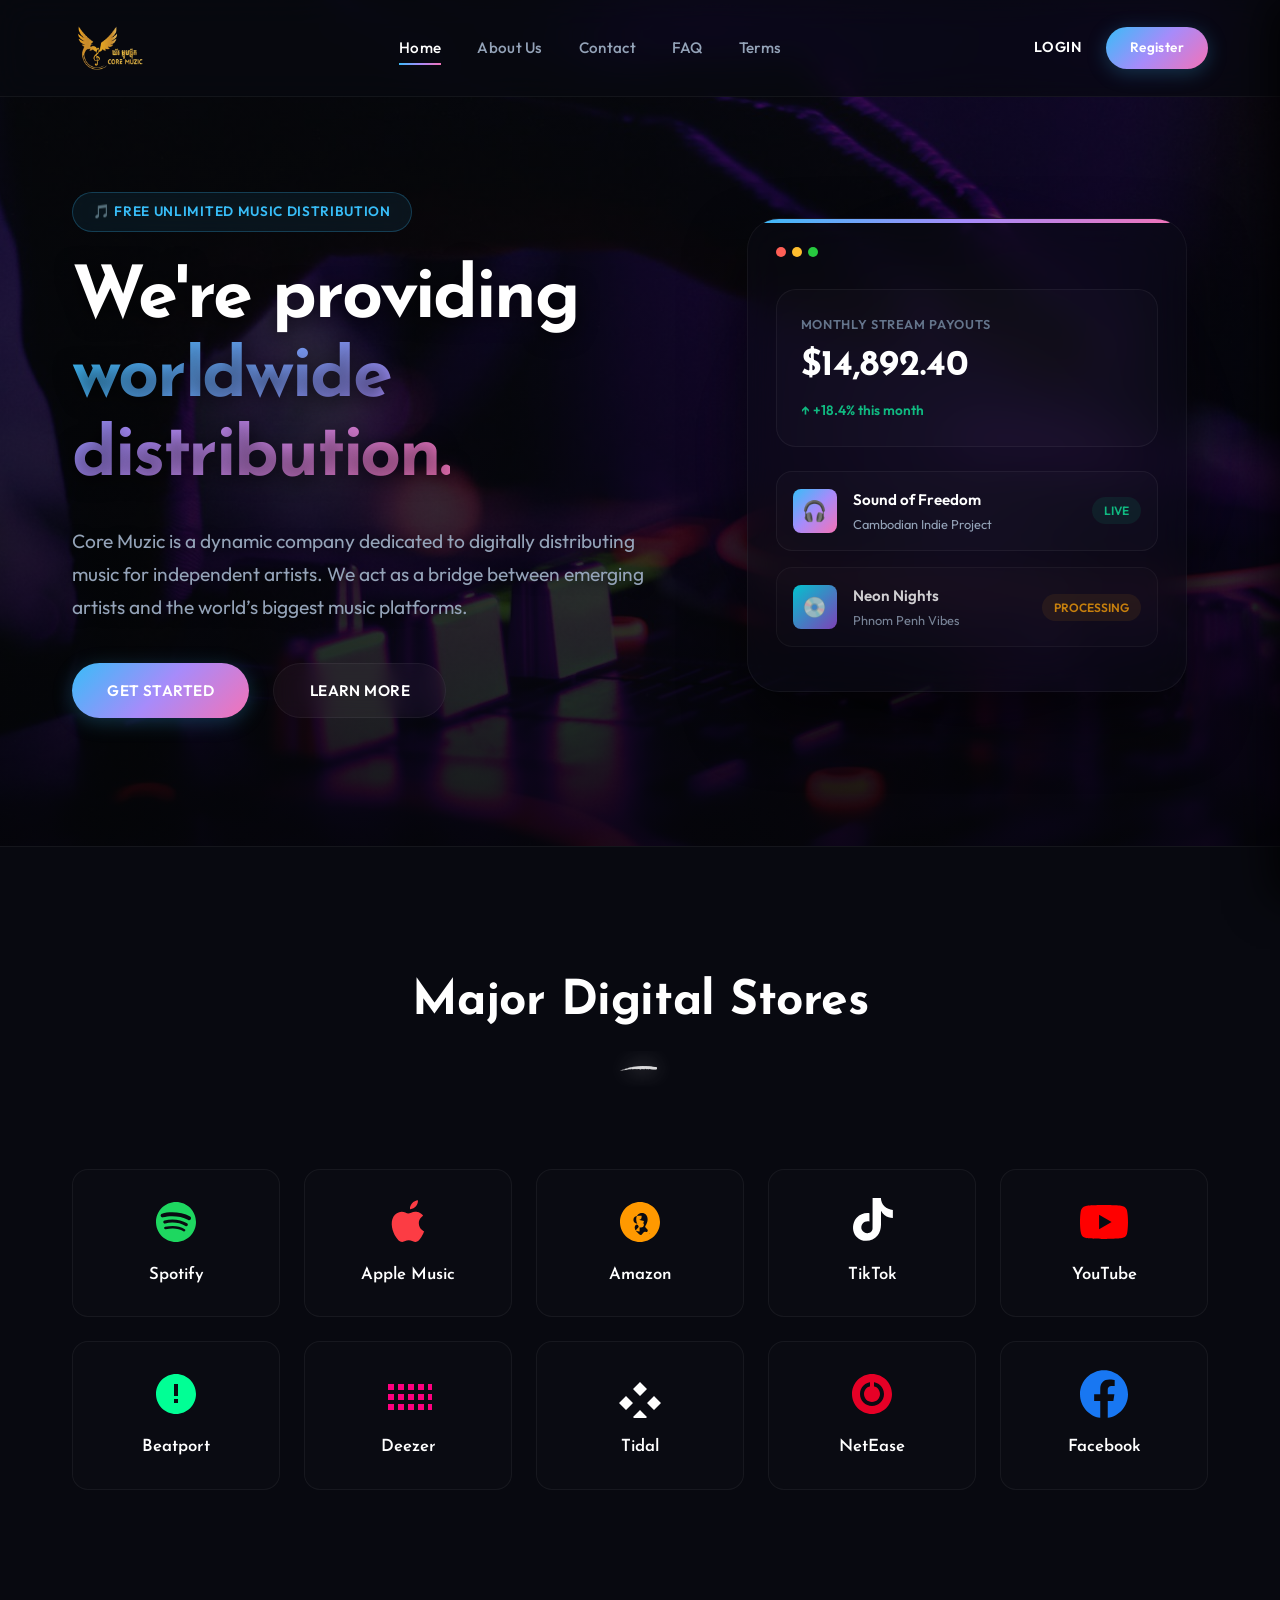
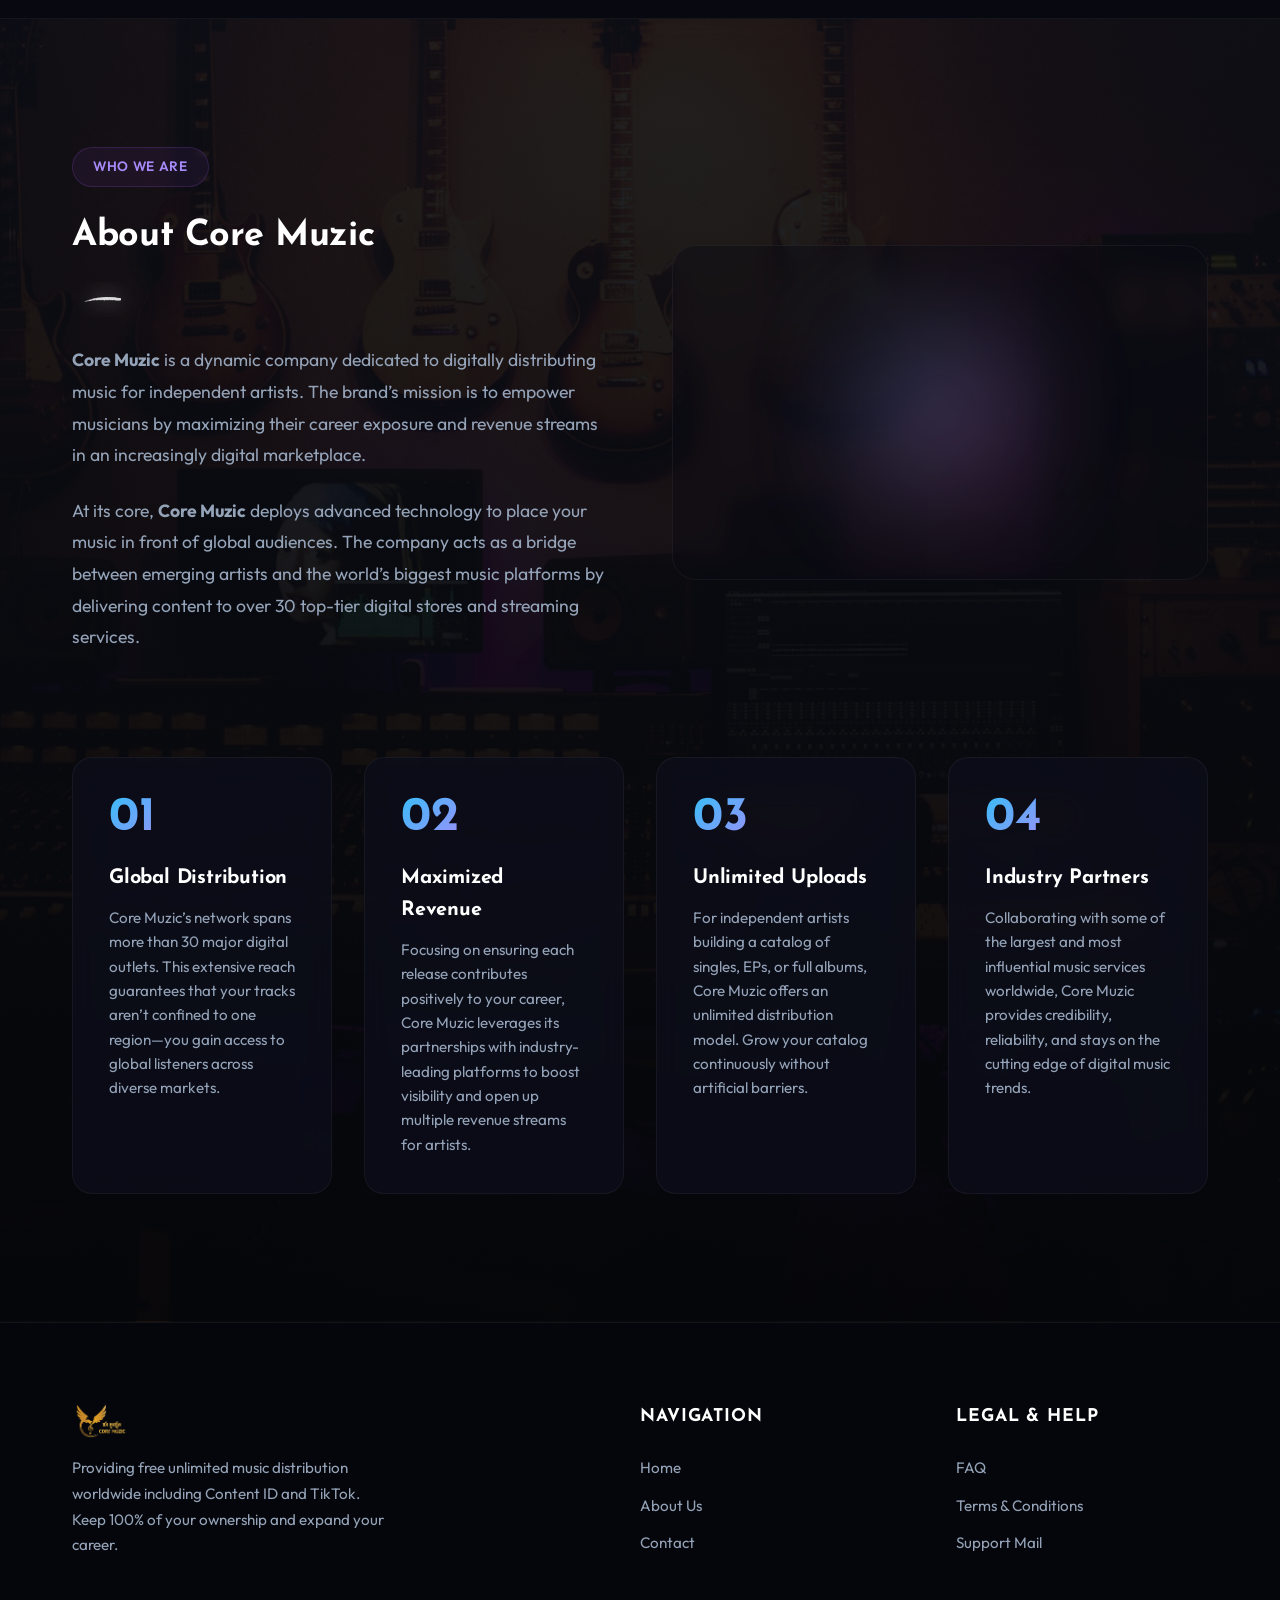
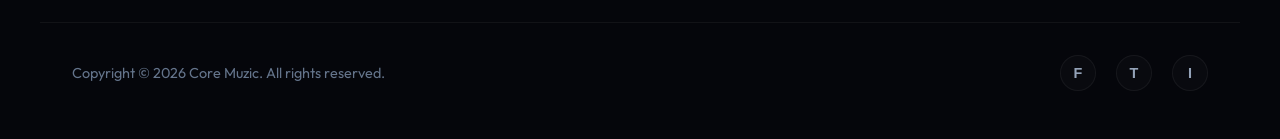
==== index.html @ f4fb5bc4 "Add auto-playing live video background to hero section (cdbaby style)" ====
<!DOCTYPE html>
<html lang="en">
<head>
  <meta charset="UTF-8">
  <meta name="viewport" content="width=device-width, initial-scale=1.0">
  
  <!-- Primary SEO -->
  <title>Core Muzic | Free Unlimited Music Distribution worldwide including Content ID and TikTok</title>
  <meta name="description" content="Core Muzic is a digital music distribution company dedicated to independent artists. Distribute your music to Spotify, Apple Music, TikTok, Amazon Music, and 30+ stores worldwide.">
  <meta name="keywords" content="music distribution, free music distribution, distribute music online, Spotify distribution, Apple Music distribution, independent artist, music aggregator, Core Muzic, upload music, Content ID, TikTok music distribution">
  
  <!-- OpenGraph -->
  <meta property="og:type" content="website">
  <meta property="og:title" content="Core Muzic | Free Unlimited Music Distribution">
  <meta property="og:description" content="Act as a bridge between emerging artists and the world’s biggest music platforms. Deliver to Spotify, Apple Music, TikTok, and more.">
  <meta property="og:url" content="https://coremuzic.com/">
  
  <!-- Stylesheets -->
  <link rel="icon" href="assets/favicon-32.png" sizes="32x32">
  <link rel="icon" href="assets/favicon-192.png" sizes="192x192">
  <link rel="apple-touch-icon" href="assets/favicon-192.png">
  <link rel="stylesheet" href="style.css">
</head>
<body>

  <!-- Aurora Background Orbs -->
  <div class="aurora-container">
    <div class="aurora-orb aurora-orb-1"></div>
    <div class="aurora-orb aurora-orb-2"></div>
    <div class="aurora-orb aurora-orb-3"></div>
  </div>

  <!-- Navbar -->
  <header class="navbar-header" id="header">
    <div class="container nav-container">
      <a href="index.html" class="logo">
        <img src="assets/logo.png" alt="Core Muzic Logo" class="logo-img">
      </a>
      
      <nav>
        <ul class="nav-menu">
          <li><a href="index.html" class="nav-link active">Home</a></li>
          <li><a href="aboutus.html" class="nav-link">About Us</a></li>
          <li><a href="contactus.html" class="nav-link">Contact</a></li>
          <li><a href="faq.html" class="nav-link">FAQ</a></li>
          <li><a href="terms.html" class="nav-link">Terms</a></li>
        </ul>
      </nav>

      <div class="nav-actions">
        <a href="https://dashboard.coremuzic.com" class="nav-login" target="_blank" rel="noopener noreferrer">Login</a>
        <a href="https://dashboard.coremuzic.com" class="btn btn-primary" target="_blank" rel="noopener noreferrer">Register</a>
      </div>

      <button class="hamburger" id="hamburgerToggle" aria-label="Toggle Menu">
        <svg viewBox="0 0 24 24">
          <path d="M3 18h18v-2H3v2zm0-5h18v-2H3v2zm0-7v2h18V6H3z"/>
        </svg>
      </button>
    </div>
  </header>

  <!-- Mobile Nav Panel -->
  <div class="mobile-overlay" id="mobileOverlay"></div>
  <aside class="mobile-nav-panel" id="mobileNavPanel">
    <ul class="mobile-menu">
      <li><a href="index.html" class="mobile-link active">Home</a></li>
      <li><a href="aboutus.html" class="mobile-link">About Us</a></li>
      <li><a href="contactus.html" class="mobile-link">Contact</a></li>
      <li><a href="faq.html" class="mobile-link">FAQ</a></li>
      <li><a href="terms.html" class="mobile-link">Terms</a></li>
    </ul>
    <div class="mobile-actions">
      <a href="https://dashboard.coremuzic.com" class="btn btn-secondary mobile-login-btn" target="_blank">Login</a>
      <a href="https://dashboard.coremuzic.com" class="btn btn-primary mobile-signup-btn" target="_blank">Register</a>
    </div>
  </aside>

  <!-- Main Content -->
  <main>
    
    <!-- Hero Section -->
    <section class="hero" id="home">
      <video class="hero-bg-video" autoplay loop muted playsinline poster="assets/hero-bg.jpg">
        <source src="assets/hero-video.mp4" type="video/mp4">
      </video>
      <div class="container hero-grid">
        <div class="hero-content" data-animate="fade-up" class="is-visible">
          <div class="hero-badge">🎵 Free Unlimited Music Distribution</div>
          <h1>We're providing <br><span class="gradient-text">worldwide distribution.</span></h1>
          <p class="headline-sub">Core Muzic is a dynamic company dedicated to digitally distributing music for independent artists. We act as a bridge between emerging artists and the world’s biggest music platforms.</p>
          <div class="hero-cta-group">
            <a href="https://dashboard.coremuzic.com" class="btn btn-primary" target="_blank" rel="noopener">GET STARTED</a>
            <a href="aboutus.html" class="btn btn-secondary">LEARN MORE</a>
          </div>
        </div>
        
        <div class="hero-visual" data-animate="fade-up">
          <div class="hero-circle-glow"></div>
          <div class="hero-mockup">
            <div class="mockup-header">
              <span class="mockup-dot red"></span>
              <span class="mockup-dot yellow"></span>
              <span class="mockup-dot green"></span>
            </div>
            
            <div class="mockup-stats-card">
              <div class="stats-label">Monthly Stream Payouts</div>
              <div class="stats-value">$14,892.40</div>
              <div class="stats-trend">↑ +18.4% this month</div>
            </div>

            <div class="mockup-track">
              <div class="mockup-album-art">🎧</div>
              <div class="mockup-track-info">
                <p class="mockup-track-title">Sound of Freedom</p>
                <p class="mockup-track-artist">Cambodian Indie Project</p>
              </div>
              <span class="mockup-track-status">Live</span>
            </div>
            
            <div class="mockup-track" style="opacity: 0.8;">
              <div class="mockup-album-art" style="background: linear-gradient(135deg, #00f2fe 0%, #9b51e0 100%);">💿</div>
              <div class="mockup-track-info">
                <p class="mockup-track-title">Neon Nights</p>
                <p class="mockup-track-artist">Phnom Penh Vibes</p>
              </div>
              <span class="mockup-track-status pending">Processing</span>
            </div>
          </div>
        </div>
      </div>
    </section>

    <!-- Stores Section -->
    <section class="section-padding stores-section" id="stores">
      <div class="container">
        <div class="section-header text-center" data-animate="fade-up">
          <h2>Major Digital Stores</h2>
          <img class="header-divider" src="assets/swoosh.png" alt="divider">
        </div>

        <div class="stores-grid" data-animate="fade-up">
          <!-- Spotify -->
          <div class="store-card spotify">
            <div class="store-icon">
              <svg viewBox="0 0 24 24">
                <path d="M12 2C6.477 2 2 6.477 2 12s4.477 10 10 10 10-4.477 10-10S17.523 2 12 2zm4.586 14.424c-.18.295-.565.387-.86.207-2.377-1.454-5.37-1.783-8.892-.983-.336.075-.67-.138-.746-.474-.077-.336.138-.67.475-.746 3.855-.88 7.15-.494 9.816 1.137.295.18.387.565.207.86zm1.224-2.723c-.226.367-.707.487-1.074.26-2.72-1.672-6.87-2.157-10.075-1.182-.413.125-.847-.107-.972-.52-.125-.413.107-.847.52-.972 3.666-1.112 8.24-.57 11.34 1.34.367.227.487.708.26 1.075zm.106-2.836C14.493 8.847 8.823 8.66 5.536 9.657c-.506.153-1.04-.135-1.194-.64-.153-.507.135-1.04.64-1.193 3.77-1.143 10.016-.927 14.064 1.48.455.27.603.855.33 1.31-.27.457-.854.605-1.31.332z"/>
              </svg>
            </div>
            <span class="store-name">Spotify</span>
          </div>

          <!-- Apple Music -->
          <div class="store-card apple">
            <div class="store-icon">
              <svg viewBox="0 0 24 24">
                <path d="M18.71 19.5c-.83 1.24-1.71 2.45-3.05 2.47-1.34.03-1.77-.79-3.29-.79-1.53 0-2 .77-3.27.82-1.31.05-2.3-1.32-3.14-2.53C4.25 17 2.94 12.45 4.7 9.39c.87-1.52 2.43-2.48 4.12-2.51 1.28-.02 2.5.87 3.29.87.78 0 2.26-1.07 3.81-.91.65.03 2.47.26 3.64 1.98-.09.06-2.17 1.28-2.15 3.81.03 3.02 2.65 4.03 2.68 4.04-.03.07-.42 1.44-1.38 2.83M15.97 4.17c.66-.81 1.11-1.93.99-3.06-1 .04-2.2.67-2.92 1.49-.63.73-1.18 1.87-1.03 2.97 1.12.09 2.26-.57 2.96-1.4"/>
              </svg>
            </div>
            <span class="store-name">Apple Music</span>
          </div>

          <!-- Amazon Music -->
          <div class="store-card amazon">
            <div class="store-icon">
              <svg viewBox="0 0 24 24">
                <path d="M12 2C6.48 2 2 6.48 2 12s4.48 10 10 10 10-4.48 10-10S17.52 2 12 2zm-.2 14.8c-1.33 0-2.45-.63-2.45-1.92 0-1.6 1.38-2.15 3.32-2.15h1.28v.53c0 .94-.48 1.54-1.56 1.54h-.59zm2.15-5.32c0 .96-.53 1.44-1.67 1.44H11.1c-1.44 0-2.4-.73-2.4-1.93 0-1.34 1.11-2.07 2.76-2.07h1.34v.53c0 .87-.5 1.43-1.5 1.43zm3.17 6.07c-.12.18-.32.22-.52.12-.4-.2-1.35-.7-2-.76-.45-.04-.67.14-.85.34l-.84.95c-.32.36-.78.43-1.13.1-.38-.34-.96-.92-1.45-1.4-.42-.42-.36-.92-.02-1.28l.84-.9c.2-.2.27-.47.1-.73-.55-.8-1.15-2.08-1.15-3.3 0-1.8 1.15-3.14 2.87-3.14 1.7 0 2.85 1.34 2.85 3.14 0 1.22-.6 2.5-1.15 3.3-.17.26-.1.53.1.73l.84.9c.34.36.4.86-.02 1.28-.48.48-1.07 1.06-1.45 1.4z"/>
              </svg>
            </div>
            <span class="store-name">Amazon</span>
          </div>

          <!-- TikTok -->
          <div class="store-card tiktok">
            <div class="store-icon">
              <svg viewBox="0 0 24 24">
                <path d="M12.53.02C13.84 0 15.14.01 16.44 0c.08 1.53.63 3.09 1.75 4.17 1.12 1.11 2.7 1.62 4.24 1.79v4.03c-1.44-.07-2.89-.52-4.06-1.39-.77-.57-1.39-1.34-1.88-2.18V13.5c-.02 1.88-.53 3.8-1.72 5.25-1.42 1.75-3.8 2.79-6.06 2.65-2.48-.13-4.88-1.74-5.74-4.08-.94-2.52-.39-5.59 1.48-7.58 1.59-1.69 4.03-2.52 6.27-2.17v4.19c-1.2-.27-2.57.06-3.37.99-.78.9-.91 2.27-.37 3.28.53.98 1.67 1.62 2.77 1.57 1.31.02 2.5-1.04 2.52-2.35.03-2.92.01-5.84.02-8.77.01-2.16 0-4.32.01-6.48z"/>
              </svg>
            </div>
            <span class="store-name">TikTok</span>
          </div>

          <!-- YouTube Music -->
          <div class="store-card youtube">
            <div class="store-icon">
              <svg viewBox="0 0 24 24">
                <path d="M23.498 6.163c-.272-1.016-1.074-1.819-2.09-2.09C19.57 3.5 12 3.5 12 3.5s-7.57 0-9.408.573c-1.016.272-1.819 1.074-2.09 2.09C0 8.002 0 12 0 12s0 3.998.573 5.837c.272 1.016 1.074 1.819 2.09 2.09C4.43 20.5 12 20.5 12 20.5s7.57 0 9.408-.573c1.016-.272 1.819-1.074 2.09-2.09C24 15.998 24 12 24 12s0-3.998-.573-5.837zM9.545 15.568V8.432L15.818 12l-6.273 3.568z"/>
              </svg>
            </div>
            <span class="store-name">YouTube</span>
          </div>

          <!-- Beatport -->
          <div class="store-card beatport">
            <div class="store-icon">
              <svg viewBox="0 0 24 24">
                <path d="M12 2C6.477 2 2 6.477 2 12s4.477 10 10 10 10-4.477 10-10S17.523 2 12 2zm1 14.5h-2v-2h2v2zm0-3.5h-2V7h2v6z"/>
              </svg>
            </div>
            <span class="store-name">Beatport</span>
          </div>

          <!-- Deezer -->
          <div class="store-card deezer">
            <div class="store-icon">
              <svg viewBox="0 0 24 24">
                <path d="M2 17h3v3H2zm5 0h3v3H7zm5 0h3v3h-3zm5 0h3v3h-3zm5 0h3v3h-3zM2 12h3v3H2zm5 0h3v3H7zm5 0h3v3h-3zm5 0h3v3h-3zm5 0h3v3h-3zM2 7h3v3H2zm5 0h3v3H7zm5 0h3v3h-3zm5 0h3v3h-3zm5 0h3v3h-3z"/>
              </svg>
            </div>
            <span class="store-name">Deezer</span>
          </div>

          <!-- Tidal -->
          <div class="store-card tidal">
            <div class="store-icon">
              <svg viewBox="0 0 24 24">
                <path d="M12 6l-3.5 3.5L12 13l3.5-3.5L12 6zm-7 7l-3.5 3.5L5 20l3.5-3.5L5 13zm14 0l-3.5 3.5L19 20l3.5-3.5L19 13zm-7 7l-3.5 3.5L12 27l3.5-3.5L12 20z"/>
              </svg>
            </div>
            <span class="store-name">Tidal</span>
          </div>


          <!-- NetEase -->
          <div class="store-card netease">
            <div class="store-icon">
              <svg viewBox="0 0 24 24">
                <path d="M12 2C6.48 2 2 6.48 2 12s4.48 10 10 10 10-4.48 10-10S17.52 2 12 2zm0 16c-3.31 0-6-2.69-6-6s2.69-6 6-6 6 2.69 6 6-2.69 6-6 6zm0-10c-2.21 0-4 1.79-4 4s1.79 4 4 4 4-1.79 4-4-1.79-4-4-4zm1-2h-2v3h2V6z"/>
              </svg>
            </div>
            <span class="store-name">NetEase</span>
          </div>

          <!-- Facebook -->
          <div class="store-card facebook">
            <div class="store-icon">
              <svg viewBox="0 0 24 24">
                <path d="M24 12.073c0-6.627-5.373-12-12-12s-12 5.373-12 12c0 5.99 4.388 10.954 10.125 11.854v-8.385H7.078v-3.47h3.047V9.43c0-3.007 1.792-4.669 4.533-4.669 1.312 0 2.686.235 2.686.235v2.953H15.83c-1.491 0-1.956.925-1.956 1.874v2.25h3.328l-.532 3.47h-2.796v8.385C19.612 23.027 24 18.062 24 12.073z"/>
              </svg>
            </div>
            <span class="store-name">Facebook</span>
          </div>
        </div>
      </div>
    </section>

    <!-- About Us Section -->
    <section class="section-padding about-section" id="about">
      <div class="container">
        
        <div class="about-intro-grid">
          <div class="about-description" data-animate="fade-up">
            <div class="hero-badge" style="background: rgba(155, 81, 224, 0.08); border-color: rgba(155, 81, 224, 0.2); color: var(--accent-purple);">Who We Are</div>
            <h3>About Core Muzic</h3>
            <img class="header-divider" src="assets/swoosh.png" alt="divider" style="margin: 1rem 0 1.5rem 0;">
            <p><strong>Core Muzic</strong> is a dynamic company dedicated to digitally distributing music for independent artists. The brand’s mission is to empower musicians by maximizing their career exposure and revenue streams in an increasingly digital marketplace.</p>
            <p>At its core, <strong>Core Muzic</strong> deploys advanced technology to place your music in front of global audiences. The company acts as a bridge between emerging artists and the world’s biggest music platforms by delivering content to over 30 top-tier digital stores and streaming services.</p>
          </div>
          
          <div class="about-media-box" data-animate="fade-up">
            <div class="wave-animation">
              <div class="wave-bar" style="animation-delay: 0.1s;"></div>
              <div class="wave-bar" style="animation-delay: 0.3s;"></div>
              <div class="wave-bar" style="animation-delay: 0.5s;"></div>
              <div class="wave-bar" style="animation-delay: 0.2s;"></div>
              <div class="wave-bar" style="animation-delay: 0.4s;"></div>
              <div class="wave-bar" style="animation-delay: 0.6s;"></div>
            </div>
          </div>
        </div>

        <div class="pillars-grid" data-animate="fade-up">
          <div class="pillar-card">
            <div class="pillar-number">01</div>
            <h4>Global Distribution</h4>
            <p>Core Muzic’s network spans more than 30 major digital outlets. This extensive reach guarantees that your tracks aren’t confined to one region—you gain access to global listeners across diverse markets.</p>
          </div>

          <div class="pillar-card">
            <div class="pillar-number">02</div>
            <h4>Maximized Revenue</h4>
            <p>Focusing on ensuring each release contributes positively to your career, Core Muzic leverages its partnerships with industry-leading platforms to boost visibility and open up multiple revenue streams for artists.</p>
          </div>

          <div class="pillar-card">
            <div class="pillar-number">03</div>
            <h4>Unlimited Uploads</h4>
            <p>For independent artists building a catalog of singles, EPs, or full albums, Core Muzic offers an unlimited distribution model. Grow your catalog continuously without artificial barriers.</p>
          </div>

          <div class="pillar-card">
            <div class="pillar-number">04</div>
            <h4>Industry Partners</h4>
            <p>Collaborating with some of the largest and most influential music services worldwide, Core Muzic provides credibility, reliability, and stays on the cutting edge of digital music trends.</p>
          </div>
        </div>

      </div>
    </section>

  </main>

  <!-- Footer -->
  <footer id="footer">
    <div class="container footer-grid">
      <div class="footer-brand">
        <a href="index.html" class="logo">
          <img src="assets/logo.png" alt="Core Muzic Logo" class="logo-img" style="max-height: 36px;">
        </a>
        <p>Providing free unlimited music distribution worldwide including Content ID and TikTok. Keep 100% of your ownership and expand your career.</p>
      </div>

      <div class="footer-col">
        <h4>Navigation</h4>
        <ul class="footer-links">
          <li><a href="index.html">Home</a></li>
          <li><a href="aboutus.html">About Us</a></li>
          <li><a href="contactus.html">Contact</a></li>
        </ul>
      </div>

      <div class="footer-col">
        <h4>Legal & Help</h4>
        <ul class="footer-links">
          <li><a href="faq.html">FAQ</a></li>
          <li><a href="terms.html">Terms & Conditions</a></li>
          <li><a href="mailto:support@coremuzic.com">Support Mail</a></li>
        </ul>
      </div>
    </div>

    <div class="container footer-bottom">
      <p>Copyright &copy; 2026 Core Muzic. All rights reserved.</p>
      <div class="footer-socials">
        <a href="#" aria-label="Facebook"><span style="font-family: sans-serif; font-weight: bold;">F</span></a>
        <a href="#" aria-label="Twitter"><span style="font-family: sans-serif; font-weight: bold;">T</span></a>
        <a href="#" aria-label="Instagram"><span style="font-family: sans-serif; font-weight: bold;">I</span></a>
      </div>
    </div>
  </footer>

  <script src="app.js"></script>
</body>
</html>
---- style.css ----
@import url('https://fonts.googleapis.com/css2?family=Josefin+Sans:ital,wght@0,300;0,400;0,600;0,700;1,400&family=Outfit:wght@300;400;500;600;700&display=swap');

:root {
  /* Fonts */
  --font-display: 'Josefin Sans', sans-serif;
  --font-sans: 'Outfit', sans-serif;

  /* Color Palette - Refined Luminous Purple & Rose-Indigo */
  --bg-primary: #030407;
  --bg-secondary: #080910;
  --bg-card: rgba(12, 14, 26, 0.75);
  --bg-glass: rgba(8, 9, 16, 0.8);
  --border-glass: rgba(255, 255, 255, 0.05);

  --accent-cyan: #38bdf8; /* Luminous Sky Blue */
  --accent-purple: #a78bfa; /* Luminous Purple */
  --accent-rose: #f472b6; /* Luminous Pink */
  --accent-gradient: linear-gradient(135deg, #38bdf8 0%, #a78bfa 50%, #f472b6 100%);
  --accent-gradient-hover: linear-gradient(135deg, #f472b6 0%, #a78bfa 50%, #38bdf8 100%);
  --accent-glow: rgba(56, 189, 248, 0.25);

  --text-primary: #ffffff;
  --text-secondary: #94a3b8;
  --text-muted: #64748b;
  
  --transition-smooth: all 0.4s cubic-bezier(0.16, 1, 0.3, 1);
  --transition-fast: all 0.2s ease;
  --max-width: 1200px;
}

/* Base resets */
* {
  box-sizing: border-box;
  margin: 0;
  padding: 0;
}

html {
  scroll-behavior: smooth;
  font-size: 16px;
  background-color: var(--bg-primary);
}

body {
  background-color: var(--bg-primary);
  color: var(--text-primary);
  font-family: var(--font-sans);
  line-height: 1.6;
  overflow-x: hidden;
  -webkit-font-smoothing: antialiased;
  position: relative;
}

/* Aurora Backdrop Orbs */
.aurora-container {
  display: none;
}

.aurora-orb {
  position: absolute;
  filter: blur(140px);
  opacity: 0.25;
  border-radius: 50%;
  mix-blend-mode: screen;
  animation: float-orb 20s infinite alternate ease-in-out;
}

.aurora-orb-1 {
  background: var(--accent-cyan);
  width: 45vw;
  height: 45vw;
  top: -10vw;
  right: -5vw;
}

.aurora-orb-2 {
  background: var(--accent-purple);
  width: 50vw;
  height: 50vw;
  bottom: 30%;
  left: -15vw;
  animation-duration: 25s;
  animation-delay: -5s;
}

.aurora-orb-3 {
  background: var(--accent-rose);
  width: 35vw;
  height: 35vw;
  bottom: -5vw;
  right: -5vw;
  animation-duration: 18s;
  animation-delay: -2s;
}

@keyframes float-orb {
  0% {
    transform: translate(0, 0) scale(1);
  }
  100% {
    transform: translate(5%, 8%) scale(1.1);
  }
}

/* Scrollbar Customization */
::-webkit-scrollbar {
  width: 8px;
}
::-webkit-scrollbar-track {
  background: var(--bg-primary);
}
::-webkit-scrollbar-thumb {
  background: #1b1e2f;
  border-radius: 10px;
}
::-webkit-scrollbar-thumb:hover {
  background: var(--accent-purple);
}

/* Typography */
h1, h2, h3, h4, h5, h6 {
  font-family: var(--font-display);
  font-weight: 700;
  color: var(--text-primary);
  letter-spacing: -0.01em;
}

p {
  color: var(--text-secondary);
}

a {
  color: inherit;
  text-decoration: none;
  transition: var(--transition-fast);
}

/* Layout Utilities */
.container {
  width: 100%;
  max-width: var(--max-width);
  margin: 0 auto;
  padding: 0 2rem;
}

.section-padding {
  padding: 8rem 0;
}

.gradient-text {
  background: var(--accent-gradient);
  -webkit-background-clip: text;
  -webkit-text-fill-color: transparent;
  background-clip: text;
}

.text-center {
  text-align: center;
}

/* Buttons */
.btn {
  display: inline-flex;
  align-items: center;
  justify-content: center;
  padding: 0.9rem 2.2rem;
  font-family: var(--font-sans);
  font-weight: 600;
  font-size: 0.95rem;
  border-radius: 50px;
  cursor: pointer;
  transition: var(--transition-smooth);
  border: none;
  outline: none;
  letter-spacing: 0.03em;
  position: relative;
  overflow: hidden;
}

.btn-primary {
  background: var(--accent-gradient);
  color: #ffffff;
  box-shadow: 0 4px 20px var(--accent-glow);
}

.btn-primary:hover {
  transform: translateY(-2px);
  box-shadow: 0 8px 30px rgba(56, 189, 248, 0.55);
  filter: brightness(1.1);
}

.btn-secondary {
  background: rgba(255, 255, 255, 0.03);
  color: var(--text-primary);
  border: 1px solid var(--border-glass);
  backdrop-filter: blur(10px);
}

.btn-secondary:hover {
  border-color: var(--accent-cyan);
  background: rgba(0, 242, 254, 0.05);
  transform: translateY(-2px);
  box-shadow: 0 5px 15px rgba(0, 242, 254, 0.1);
}

/* Cards (Glassmorphism) */
.glass-card {
  background: var(--bg-card);
  backdrop-filter: blur(16px) saturate(180%);
  border: 1px solid var(--border-glass);
  border-radius: 24px;
  padding: 2.5rem;
  transition: var(--transition-smooth);
}

.glass-card:hover {
  transform: translateY(-4px);
  border-color: rgba(0, 242, 254, 0.2);
  box-shadow: 0 20px 40px rgba(0, 0, 0, 0.4), 0 0 30px rgba(155, 81, 224, 0.05);
}

/* Section Header */
.section-header {
  max-width: 700px;
  margin: 0 auto 5rem auto;
}

.section-header h2 {
  font-size: 3rem;
  margin-bottom: 1.25rem;
  line-height: 1.15;
}

.section-header p {
  font-size: 1.15rem;
  color: var(--text-secondary);
}

/* Dynamic Fade-up Animations */
[data-animate="fade-up"] {
  opacity: 0;
  transform: translateY(30px);
  transition: opacity 0.8s cubic-bezier(0.16, 1, 0.3, 1), transform 0.8s cubic-bezier(0.16, 1, 0.3, 1);
}

[data-animate="fade-up"].is-visible {
  opacity: 1;
  transform: translateY(0);
}

/* Responsive constraints */
@media (max-width: 768px) {
  .section-padding {
    padding: 5rem 0;
  }
  .section-header h2 {
    font-size: 2.25rem;
  }
}

/* ==========================================================================
   Header & Navigation
   ========================================================================== */
.navbar-header {
  position: fixed;
  top: 0;
  left: 0;
  width: 100%;
  z-index: 1000;
  backdrop-filter: blur(16px) saturate(180%);
  background-color: var(--bg-glass);
  border-bottom: 1px solid var(--border-glass);
  transition: var(--transition-smooth);
  padding: 1.5rem 0;
}

.navbar-header.scrolled {
  padding: 0.85rem 0;
  background-color: rgba(3, 3, 6, 0.85);
  box-shadow: 0 10px 40px rgba(0, 0, 0, 0.6), 0 1px 0 var(--border-glass);
}

.nav-container {
  display: flex;
  align-items: center;
  justify-content: space-between;
}

/* Logo Styling */
.logo {
  display: flex;
  align-items: center;
  gap: 0.75rem;
  font-family: var(--font-display);
  font-weight: 700;
  font-size: 1.5rem;
  letter-spacing: 0.05em;
  text-transform: uppercase;
}

.logo-img {
  max-height: 48px;
  width: auto;
  object-fit: contain;
  display: block;
}

.logo-svg {
  width: 32px;
  height: 32px;
}

.logo-bar {
  fill: url(#logo-grad);
  transform-origin: bottom;
  animation: logo-bounce 1.5s ease-in-out infinite alternate;
}

.logo-bar:nth-child(2) { animation-delay: 0.2s; }
.logo-bar:nth-child(3) { animation-delay: 0.4s; }
.logo-bar:nth-child(4) { animation-delay: 0.1s; }
.logo-bar:nth-child(5) { animation-delay: 0.3s; }

@keyframes logo-bounce {
  0% { transform: scaleY(0.3); }
  100% { transform: scaleY(1); }
}

/* Nav Menu */
.nav-menu {
  display: flex;
  list-style: none;
  gap: 2.25rem;
}

.nav-link {
  font-weight: 500;
  font-size: 0.95rem;
  color: var(--text-secondary);
  letter-spacing: 0.02em;
  padding: 0.5rem 0;
  position: relative;
}

.nav-link::after {
  content: '';
  position: absolute;
  bottom: 0;
  left: 0;
  width: 0;
  height: 2px;
  background: var(--accent-gradient);
  transition: var(--transition-smooth);
}

.nav-link:hover, .nav-link.active {
  color: var(--text-primary);
}

.nav-link:hover::after, .nav-link.active::after {
  width: 100%;
}

.nav-actions {
  display: flex;
  align-items: center;
  gap: 1.5rem;
}

.nav-login {
  font-weight: 600;
  font-size: 0.9rem;
  color: var(--text-primary);
  letter-spacing: 0.05em;
  text-transform: uppercase;
  position: relative;
  padding: 0.5rem 0;
}

.nav-login::after {
  content: '';
  position: absolute;
  bottom: 0;
  left: 0;
  width: 0;
  height: 1px;
  background: var(--accent-cyan);
  transition: var(--transition-fast);
}

.nav-login:hover::after {
  width: 100%;
}

.nav-actions .btn {
  padding: 0.65rem 1.5rem;
  font-size: 0.85rem;
}

/* Hamburger toggle */
.hamburger {
  display: none;
  background: none;
  border: none;
  cursor: pointer;
  width: 24px;
  height: 24px;
  position: relative;
  z-index: 1010;
}

.hamburger svg {
  width: 100%;
  height: 100%;
  fill: var(--text-primary);
}

/* Mobile Nav Overlay & Drawer */
.mobile-overlay {
  position: fixed;
  top: 0;
  left: 0;
  width: 100%;
  height: 100%;
  background: rgba(3, 3, 6, 0.8);
  backdrop-filter: blur(8px);
  z-index: 1005;
  opacity: 0;
  pointer-events: none;
  transition: var(--transition-smooth);
}

.mobile-overlay.open {
  opacity: 1;
  pointer-events: auto;
}

.mobile-nav-panel {
  position: fixed;
  top: 0;
  right: -320px;
  width: 320px;
  height: 100%;
  background: var(--bg-secondary);
  border-left: 1px solid var(--border-glass);
  box-shadow: -10px 0 40px rgba(0,0,0,0.8);
  z-index: 1006;
  display: flex;
  flex-direction: column;
  padding: 6rem 2.5rem 3rem 2.5rem;
  transition: var(--transition-smooth);
}

.mobile-nav-panel.open {
  right: 0;
}

.mobile-menu {
  list-style: none;
  display: flex;
  flex-direction: column;
  gap: 1.75rem;
  margin-bottom: auto;
}

.mobile-link {
  font-size: 1.25rem;
  font-weight: 600;
  color: var(--text-secondary);
  display: block;
  padding: 0.5rem 0;
}

.mobile-link.active, .mobile-link:hover {
  color: var(--text-primary);
}

.mobile-actions {
  display: flex;
  flex-direction: column;
  gap: 1rem;
}

.mobile-actions .btn {
  width: 100%;
  text-align: center;
}

/* Header Responsive styling */
@media (max-width: 992px) {
  .nav-menu, .nav-actions {
    display: none;
  }
  .hamburger {
    display: block;
  }
}

/* ==========================================================================
   Footer Section
   ========================================================================== */
#footer {
  background-color: #05060b;
  border-top: 1px solid var(--border-glass);
  padding: 5rem 0 3rem 0;
  position: relative;
  overflow: hidden;
}

.footer-grid {
  display: grid;
  grid-template-columns: 2fr 1fr 1fr;
  gap: 4rem;
  margin-bottom: 4rem;
}

.footer-brand p {
  margin-top: 1rem;
  max-width: 320px;
  font-size: 0.95rem;
  line-height: 1.7;
}

.footer-col h4 {
  font-size: 1.1rem;
  text-transform: uppercase;
  letter-spacing: 0.05em;
  margin-bottom: 1.5rem;
  color: var(--text-primary);
}

.footer-links {
  list-style: none;
  display: flex;
  flex-direction: column;
  gap: 0.75rem;
}

.footer-links a {
  color: var(--text-secondary);
  font-size: 0.95rem;
}

.footer-links a:hover {
  color: var(--accent-cyan);
  padding-left: 4px;
}

.footer-bottom {
  border-top: 1px solid var(--border-glass);
  padding-top: 2rem;
  display: flex;
  justify-content: space-between;
  align-items: center;
  font-size: 0.9rem;
  color: var(--text-muted);
}

.footer-bottom p {
  color: var(--text-muted);
}

.footer-socials {
  display: flex;
  gap: 1.25rem;
}

.footer-socials a {
  width: 36px;
  height: 36px;
  border-radius: 50%;
  background: rgba(255, 255, 255, 0.02);
  border: 1px solid var(--border-glass);
  display: flex;
  align-items: center;
  justify-content: center;
  color: var(--text-secondary);
  font-size: 0.9rem;
}

.footer-socials a:hover {
  color: #030306;
  background: var(--accent-gradient);
  border-color: transparent;
  transform: translateY(-2px);
  box-shadow: 0 5px 15px rgba(0, 242, 254, 0.2);
}

@media (max-width: 768px) {
  .footer-grid {
    grid-template-columns: 1fr;
    gap: 2.5rem;
  }
  .footer-bottom {
    flex-direction: column;
    gap: 1.5rem;
    text-align: center;
  }
}

/* ==========================================================================
   Hero Section
   ========================================================================== */
.hero {
  position: relative;
  padding: 12rem 0 8rem 0;
  display: flex;
  align-items: center;
  overflow: hidden;
  z-index: 1;
}

.hero::before {
  content: '';
  position: absolute;
  top: 0;
  left: 0;
  width: 100%;
  height: 100%;
  background-image: linear-gradient(180deg, rgba(8, 9, 16, 0.65) 0%, rgba(4, 5, 8, 0.9) 100%);
  z-index: -1;
  pointer-events: none;
}

.hero-bg-video {
  position: absolute;
  top: 50%;
  left: 50%;
  min-width: 100%;
  min-height: 100%;
  width: auto;
  height: auto;
  transform: translate(-50%, -50%);
  object-fit: cover;
  z-index: -2;
}

.hero-grid {
  display: grid;
  grid-template-columns: 1.1fr 0.9fr;
  gap: 4rem;
  align-items: center;
}

.hero-content {
  z-index: 10;
}

.hero-badge {
  display: inline-flex;
  align-items: center;
  gap: 0.5rem;
  background: rgba(56, 189, 248, 0.08);
  border: 1px solid rgba(56, 189, 248, 0.25);
  padding: 0.5rem 1.25rem;
  border-radius: 50px;
  font-size: 0.85rem;
  font-weight: 600;
  color: var(--accent-cyan);
  text-transform: uppercase;
  letter-spacing: 0.05em;
  margin-bottom: 1.75rem;
  backdrop-filter: blur(8px);
}

.hero-content h1 {
  font-size: 4.5rem;
  line-height: 1.1;
  margin-bottom: 1.75rem;
  letter-spacing: -0.03em;
  text-shadow: 0 4px 20px rgba(0, 0, 0, 0.65);
}

.hero-content p.headline-sub {
  font-size: 1.2rem;
  line-height: 1.7;
  color: var(--text-secondary);
  margin-bottom: 2.5rem;
  max-width: 580px;
  text-shadow: 0 2px 12px rgba(0, 0, 0, 0.65);
}

.hero-cta-group {
  display: flex;
  gap: 1.5rem;
  flex-wrap: wrap;
}

/* Hero Visual Art (Mockup/Player) */
.hero-visual {
  position: relative;
  display: flex;
  justify-content: center;
  align-items: center;
  z-index: 5;
}

.hero-circle-glow {
  position: absolute;
  width: 100%;
  height: 100%;
  background: radial-gradient(circle, rgba(155, 81, 224, 0.15) 0%, transparent 70%);
  filter: blur(40px);
  z-index: -1;
}

.hero-mockup {
  width: 100%;
  max-width: 440px;
  background: rgba(10, 11, 20, 0.5);
  backdrop-filter: blur(20px);
  border: 1px solid rgba(255, 255, 255, 0.05);
  border-radius: 32px;
  box-shadow: 0 30px 60px rgba(0, 0, 0, 0.6);
  padding: 1.75rem;
  position: relative;
  overflow: hidden;
}

.hero-mockup::before {
  content: '';
  position: absolute;
  top: 0;
  left: 0;
  width: 100%;
  height: 4px;
  background: var(--accent-gradient);
}

.mockup-header {
  display: flex;
  gap: 6px;
  margin-bottom: 2rem;
}

.mockup-dot {
  width: 10px;
  height: 10px;
  border-radius: 50%;
}

.mockup-dot.red { background: #ff5f56; }
.mockup-dot.yellow { background: #ffbd2e; }
.mockup-dot.green { background: #27c93f; }

.mockup-stats-card {
  background: rgba(255, 255, 255, 0.02);
  border: 1px solid var(--border-glass);
  border-radius: 20px;
  padding: 1.5rem;
  margin-bottom: 1.5rem;
}

.stats-label {
  font-size: 0.8rem;
  text-transform: uppercase;
  color: var(--text-muted);
  font-weight: 600;
  letter-spacing: 0.05em;
  margin-bottom: 0.25rem;
}

.stats-value {
  font-family: var(--font-display);
  font-size: 2.25rem;
  font-weight: 700;
  color: var(--text-primary);
}

.stats-trend {
  color: #10b981;
  font-size: 0.85rem;
  font-weight: 600;
  margin-top: 0.25rem;
}

.mockup-track {
  display: flex;
  align-items: center;
  gap: 1rem;
  background: rgba(255, 255, 255, 0.02);
  border: 1px solid var(--border-glass);
  border-radius: 16px;
  padding: 1rem;
  margin-bottom: 1rem;
  transition: var(--transition-smooth);
}

.mockup-track:hover {
  background: rgba(255, 255, 255, 0.04);
  border-color: rgba(0, 242, 254, 0.15);
}

.mockup-album-art {
  width: 44px;
  height: 44px;
  border-radius: 8px;
  background: var(--accent-gradient);
  display: flex;
  align-items: center;
  justify-content: center;
  font-size: 1.25rem;
}

.mockup-track-info {
  flex-grow: 1;
}

.mockup-track-title {
  font-weight: 600;
  font-size: 0.95rem;
  color: var(--text-primary);
  margin-bottom: 0.1rem;
}

.mockup-track-artist {
  font-size: 0.8rem;
  color: var(--text-secondary);
}

.mockup-track-status {
  padding: 0.25rem 0.75rem;
  border-radius: 50px;
  font-size: 0.75rem;
  font-weight: 600;
  text-transform: uppercase;
  background: rgba(16, 185, 129, 0.1);
  color: #10b981;
}

.mockup-track-status.pending {
  background: rgba(245, 158, 11, 0.1);
  color: #f59e0b;
}

/* Responsive Hero */
@media (max-width: 992px) {
  .hero {
    padding: 10rem 0 6rem 0;
  }
  .hero-grid {
    grid-template-columns: 1fr;
    gap: 5rem;
    text-align: center;
  }
  .hero-content h1 {
    font-size: 3rem;
  }
  .hero-content p.headline-sub {
    margin-left: auto;
    margin-right: auto;
  }
  .hero-cta-group {
    justify-content: center;
  }
  .hero-mockup {
    margin: 0 auto;
  }
}

/* ==========================================================================
   Stores Section
   ========================================================================== */
.stores-section {
  position: relative;
  background-color: var(--bg-secondary);
  border-top: 1px solid var(--border-glass);
  border-bottom: 1px solid var(--border-glass);
}

.stores-grid {
  display: grid;
  grid-template-columns: repeat(5, 1fr); /* 5 columns on desktop */
  gap: 1.5rem;
}

@media (max-width: 1024px) {
  .stores-grid {
    grid-template-columns: repeat(4, 1fr); /* 4 columns on iPad/Tablet */
    gap: 1.25rem;
  }
  .store-card {
    padding: 1.25rem;
    gap: 0.75rem;
  }
  .store-icon {
    width: 40px;
    height: 40px;
  }
  .store-name {
    font-size: 0.95rem;
  }
}

@media (max-width: 768px) {
  .stores-grid {
    grid-template-columns: repeat(3, 1fr); /* 3 columns on mobile phone */
    gap: 0.75rem;
  }
  .store-card {
    padding: 1rem;
    gap: 0.5rem;
    border-radius: 12px;
  }
  .store-icon {
    width: 32px;
    height: 32px;
  }
  .store-name {
    font-size: 0.85rem;
  }
}

.store-card {
  background: rgba(255, 255, 255, 0.01);
  border: 1px solid var(--border-glass);
  border-radius: 16px;
  padding: 1.75rem;
  display: flex;
  flex-direction: column;
  align-items: center;
  justify-content: center;
  gap: 1rem;
  transition: var(--transition-smooth);
  animation: bobbing-card 6s infinite alternate ease-in-out;
}

@keyframes bobbing-card {
  0% { transform: translateY(0); }
  100% { transform: translateY(-8px); }
}

/* Staggered organic floating delays */
.store-card:nth-child(1) { animation-delay: 0s; }
.store-card:nth-child(2) { animation-delay: -1.2s; }
.store-card:nth-child(3) { animation-delay: -2.4s; }
.store-card:nth-child(4) { animation-delay: -3.6s; }
.store-card:nth-child(5) { animation-delay: -0.6s; }
.store-card:nth-child(6) { animation-delay: -1.8s; }
.store-card:nth-child(7) { animation-delay: -3s; }
.store-card:nth-child(8) { animation-delay: -4.2s; }
.store-card:nth-child(9) { animation-delay: -1.5s; }
.store-card:nth-child(10) { animation-delay: -2.7s; }

.store-card:hover {
  background: rgba(255, 255, 255, 0.03);
  transform: translateY(-12px) scale(1.03);
  box-shadow: 0 15px 30px rgba(0, 0, 0, 0.4);
  animation-play-state: paused;
}

.store-card.spotify:hover { border-color: #1ed760; box-shadow: 0 10px 25px rgba(30, 215, 96, 0.15); }
.store-card.apple:hover { border-color: #fc3c44; box-shadow: 0 10px 25px rgba(252, 60, 68, 0.15); }
.store-card.amazon:hover { border-color: #ff9900; box-shadow: 0 10px 25px rgba(255, 153, 0, 0.15); }
.store-card.tiktok:hover { border-color: #ffffff; box-shadow: 0 10px 25px rgba(255, 255, 255, 0.15); }
.store-card.youtube:hover { border-color: #ff0000; box-shadow: 0 10px 25px rgba(255, 0, 0, 0.15); }
.store-card.beatport:hover { border-color: #01ff95; box-shadow: 0 10px 25px rgba(1, 255, 149, 0.15); }
.store-card.deezer:hover { border-color: #ff007f; box-shadow: 0 10px 25px rgba(255, 0, 127, 0.15); }
.store-card.tidal:hover { border-color: #ffffff; box-shadow: 0 10px 25px rgba(255, 255, 255, 0.1); }
.store-card.netease:hover { border-color: #e60026; box-shadow: 0 10px 25px rgba(230, 0, 38, 0.15); }
.store-card.facebook:hover { border-color: #1877f2; box-shadow: 0 10px 25px rgba(24, 119, 242, 0.15); }

.store-icon {
  width: 48px;
  height: 48px;
  display: flex;
  align-items: center;
  justify-content: center;
}

.store-icon svg {
  width: 100%;
  height: 100%;
  transition: var(--transition-smooth);
}

.store-card.spotify .store-icon svg { fill: #1ed760; }
.store-card.apple .store-icon svg { fill: #fc3c44; }
.store-card.amazon .store-icon svg { fill: #ff9900; }
.store-card.tiktok .store-icon svg { fill: #ffffff; }
.store-card.youtube .store-icon svg { fill: #ff0000; }
.store-card.beatport .store-icon svg { fill: #01ff95; }
.store-card.deezer .store-icon svg { fill: #ff007f; }
.store-card.tidal .store-icon svg { fill: #ffffff; }
.store-card.netease .store-icon svg { fill: #e60026; }
.store-card.facebook .store-icon svg { fill: #1877f2; }

/* Scale and glow on hover */
.store-card:hover .store-icon svg {
  transform: scale(1.1);
  filter: brightness(1.2) drop-shadow(0 0 6px rgba(255, 255, 255, 0.15));
}

.store-name {
  font-family: var(--font-display);
  font-weight: 600;
  font-size: 1.05rem;
  color: var(--text-primary);
}

/* ==========================================================================
   About Us Section
   ========================================================================== */
.about-section {
  position: relative;
  overflow: hidden;
  background-image: linear-gradient(180deg, rgba(10, 11, 18, 0.9) 0%, rgba(4, 5, 8, 0.96) 100%), url('assets/about-bg.jpg');
  background-size: cover;
  background-position: center;
  background-repeat: no-repeat;
}

.about-intro-grid {
  display: grid;
  grid-template-columns: 1fr 1fr;
  gap: 4rem;
  align-items: center;
  margin-bottom: 5rem;
}

.about-description h3 {
  font-size: 2.25rem;
  margin-bottom: 1.5rem;
  line-height: 1.2;
}

.about-description p {
  font-size: 1.1rem;
  line-height: 1.8;
  margin-bottom: 1.5rem;
}

.about-media-box {
  position: relative;
  border-radius: 24px;
  overflow: hidden;
  border: 1px solid var(--border-glass);
  aspect-ratio: 16/10;
  background: rgba(10, 11, 20, 0.4);
  backdrop-filter: blur(10px);
  display: flex;
  align-items: center;
  justify-content: center;
}

.about-media-box::before {
  content: '';
  position: absolute;
  width: 150px;
  height: 150px;
  background: var(--accent-gradient);
  filter: blur(60px);
  opacity: 0.3;
}

.wave-animation {
  display: flex;
  align-items: flex-end;
  gap: 6px;
  height: 60px;
}

.wave-bar {
  width: 4px;
  background: var(--accent-gradient);
  animation: wave-rise 1s ease-in-out infinite alternate;
  border-radius: 10px;
}

.wave-bar:nth-child(even) {
  animation-duration: 0.7s;
}

.wave-bar:nth-child(3n) {
  animation-duration: 1.2s;
}

@keyframes wave-rise {
  0% { height: 10px; }
  100% { height: 60px; }
}

.pillars-grid {
  display: grid;
  grid-template-columns: repeat(auto-fit, minmax(250px, 1fr));
  gap: 2rem;
}

.pillar-card {
  background: var(--bg-card);
  backdrop-filter: blur(12px) saturate(180%);
  border: 1px solid var(--border-glass);
  border-radius: 20px;
  padding: 2.25rem;
  transition: var(--transition-smooth);
}

.pillar-card:hover {
  transform: translateY(-5px);
  border-color: rgba(155, 81, 224, 0.3);
  box-shadow: 0 15px 30px rgba(0, 0, 0, 0.4);
}

.pillar-number {
  font-family: var(--font-display);
  font-size: 3rem;
  font-weight: 700;
  line-height: 1;
  background: var(--accent-gradient);
  -webkit-background-clip: text;
  -webkit-text-fill-color: transparent;
  background-clip: text;
  margin-bottom: 1.25rem;
}

.pillar-card h4 {
  font-size: 1.25rem;
  margin-bottom: 0.75rem;
}

.pillar-card p {
  font-size: 0.95rem;
  line-height: 1.6;
}

@media (max-width: 992px) {
  .about-intro-grid {
    grid-template-columns: 1fr;
    gap: 3rem;
  }
}

/* ==========================================================================
   Subpage Headers
   ========================================================================== */
.subpage-header {
  padding: 12rem 0 5rem 0;
  text-align: center;
  background-image: linear-gradient(180deg, rgba(4, 5, 8, 0.4) 0%, rgba(4, 5, 8, 0.7) 100%), url('assets/subpage-bg.jpg');
  background-size: cover;
  background-position: center;
  background-repeat: no-repeat;
  border-bottom: 1px solid var(--border-glass);
}

.subpage-header h1 {
  font-size: 3.5rem;
  margin-bottom: 1rem;
}

.subpage-header p {
  font-size: 1.15rem;
  color: var(--text-secondary);
  max-width: 600px;
  margin: 0 auto;
}

/* ==========================================================================
   Contact Form & Details
   ========================================================================== */
.contact-grid {
  display: grid;
  grid-template-columns: 1fr 1.2fr;
  gap: 4rem;
  align-items: start;
}

.contact-info {
  display: flex;
  flex-direction: column;
  gap: 2rem;
}

.info-item {
  display: flex;
  align-items: flex-start;
  gap: 1.25rem;
  background: var(--bg-card);
  border: 1px solid var(--border-glass);
  padding: 1.75rem;
  border-radius: 20px;
}

.info-icon {
  width: 44px;
  height: 44px;
  border-radius: 12px;
  background: rgba(0, 242, 254, 0.08);
  border: 1px solid rgba(0, 242, 254, 0.15);
  display: flex;
  align-items: center;
  justify-content: center;
  color: var(--accent-cyan);
  font-size: 1.25rem;
  flex-shrink: 0;
}

.info-details h4 {
  font-size: 1.1rem;
  margin-bottom: 0.5rem;
  text-transform: uppercase;
  letter-spacing: 0.05em;
}

.info-details p, .info-details a {
  font-size: 0.95rem;
  color: var(--text-secondary);
  line-height: 1.6;
}

.info-details a:hover {
  color: var(--accent-cyan);
}

.contact-form-wrapper {
  background: var(--bg-card);
  backdrop-filter: blur(12px) saturate(180%);
  border: 1px solid var(--border-glass);
  border-radius: 24px;
  padding: 3rem;
}

.form-group {
  margin-bottom: 1.75rem;
  position: relative;
}

.form-group label {
  display: block;
  font-size: 0.85rem;
  font-weight: 600;
  text-transform: uppercase;
  letter-spacing: 0.05em;
  color: var(--text-muted);
  margin-bottom: 0.5rem;
  transition: var(--transition-fast);
}

.form-control {
  width: 100%;
  background: rgba(3, 3, 6, 0.5);
  border: 1px solid var(--border-glass);
  color: var(--text-primary);
  font-family: var(--font-sans);
  font-size: 1rem;
  padding: 0.9rem 1.25rem;
  border-radius: 12px;
  outline: none;
  transition: var(--transition-smooth);
}

.form-control:focus {
  border-color: var(--accent-cyan);
  background: rgba(3, 3, 6, 0.8);
  box-shadow: 0 0 15px rgba(0, 242, 254, 0.15);
}

.form-control:focus + label {
  color: var(--accent-cyan);
}

textarea.form-control {
  resize: vertical;
  min-height: 140px;
}

/* Banner feedback */
.form-banner {
  padding: 1rem 1.25rem;
  border-radius: 12px;
  font-size: 0.95rem;
  font-weight: 500;
  margin-bottom: 1.5rem;
  display: none;
  border: 1px solid transparent;
}

.form-banner.success {
  display: block;
  background: rgba(16, 185, 129, 0.08);
  border-color: rgba(16, 185, 129, 0.2);
  color: #10b981;
}

.form-banner.error {
  display: block;
  background: rgba(239, 68, 68, 0.08);
  border-color: rgba(239, 68, 68, 0.2);
  color: #ef4444;
}

.form-group.has-error .form-control {
  border-color: #ef4444;
}

.form-group.has-error label {
  color: #ef4444 !important;
}

@media (max-width: 992px) {
  .contact-grid {
    grid-template-columns: 1fr;
    gap: 3rem;
  }
}

/* ==========================================================================
   FAQ Accordions
   ========================================================================== */
.faq-container {
  max-width: 800px;
  margin: 0 auto;
  display: flex;
  flex-direction: column;
  gap: 1.25rem;
}

.faq-item {
  background: var(--bg-card);
  border: 1px solid var(--border-glass);
  border-radius: 16px;
  overflow: hidden;
  transition: var(--transition-smooth);
}

.faq-item:hover {
  border-color: rgba(155, 81, 224, 0.2);
}

.faq-trigger {
  width: 100%;
  background: none;
  border: none;
  outline: none;
  padding: 1.5rem 2rem;
  text-align: left;
  display: flex;
  align-items: center;
  justify-content: space-between;
  cursor: pointer;
}

.faq-trigger h4 {
  font-size: 1.15rem;
  font-weight: 600;
  color: var(--text-primary);
  margin: 0;
  font-family: var(--font-sans);
}

.faq-icon {
  font-size: 1.25rem;
  color: var(--text-muted);
  transition: var(--transition-smooth);
  width: 24px;
  height: 24px;
  display: flex;
  align-items: center;
  justify-content: center;
}

.faq-trigger.active .faq-icon {
  transform: rotate(45deg);
  color: var(--accent-cyan);
}

.faq-content {
  max-height: 0;
  overflow: hidden;
  transition: max-height 0.4s cubic-bezier(0.16, 1, 0.3, 1);
  background: rgba(3, 3, 6, 0.2);
}

.faq-content-inner {
  padding: 0 2rem 1.75rem 2rem;
  font-size: 1rem;
  line-height: 1.7;
  color: var(--text-secondary);
}

/* ==========================================================================
   Terms Layout
   ========================================================================== */
.terms-container {
  max-width: 800px;
  margin: 0 auto;
}

.terms-content {
  background: var(--bg-card);
  border: 1px solid var(--border-glass);
  border-radius: 24px;
  padding: 4rem;
}

.terms-content h3 {
  font-size: 1.5rem;
  margin: 2rem 0 1rem 0;
}

.terms-content h3:first-of-type {
  margin-top: 0;
}

.terms-content p {
  font-size: 1.05rem;
  line-height: 1.8;
  margin-bottom: 1.5rem;
}

.terms-content ul {
  list-style-type: none;
  padding-left: 1.5rem;
  margin-bottom: 1.5rem;
}

.terms-content li {
  position: relative;
  font-size: 1.05rem;
  line-height: 1.8;
  color: var(--text-secondary);
  margin-bottom: 0.75rem;
}

.terms-content li::before {
  content: "✦";
  position: absolute;
  left: -1.5rem;
  color: var(--accent-cyan);
}

.header-divider {
  display: block;
  margin: 1.25rem auto;
  max-width: 140px;
  height: auto;
  opacity: 0.85;
}
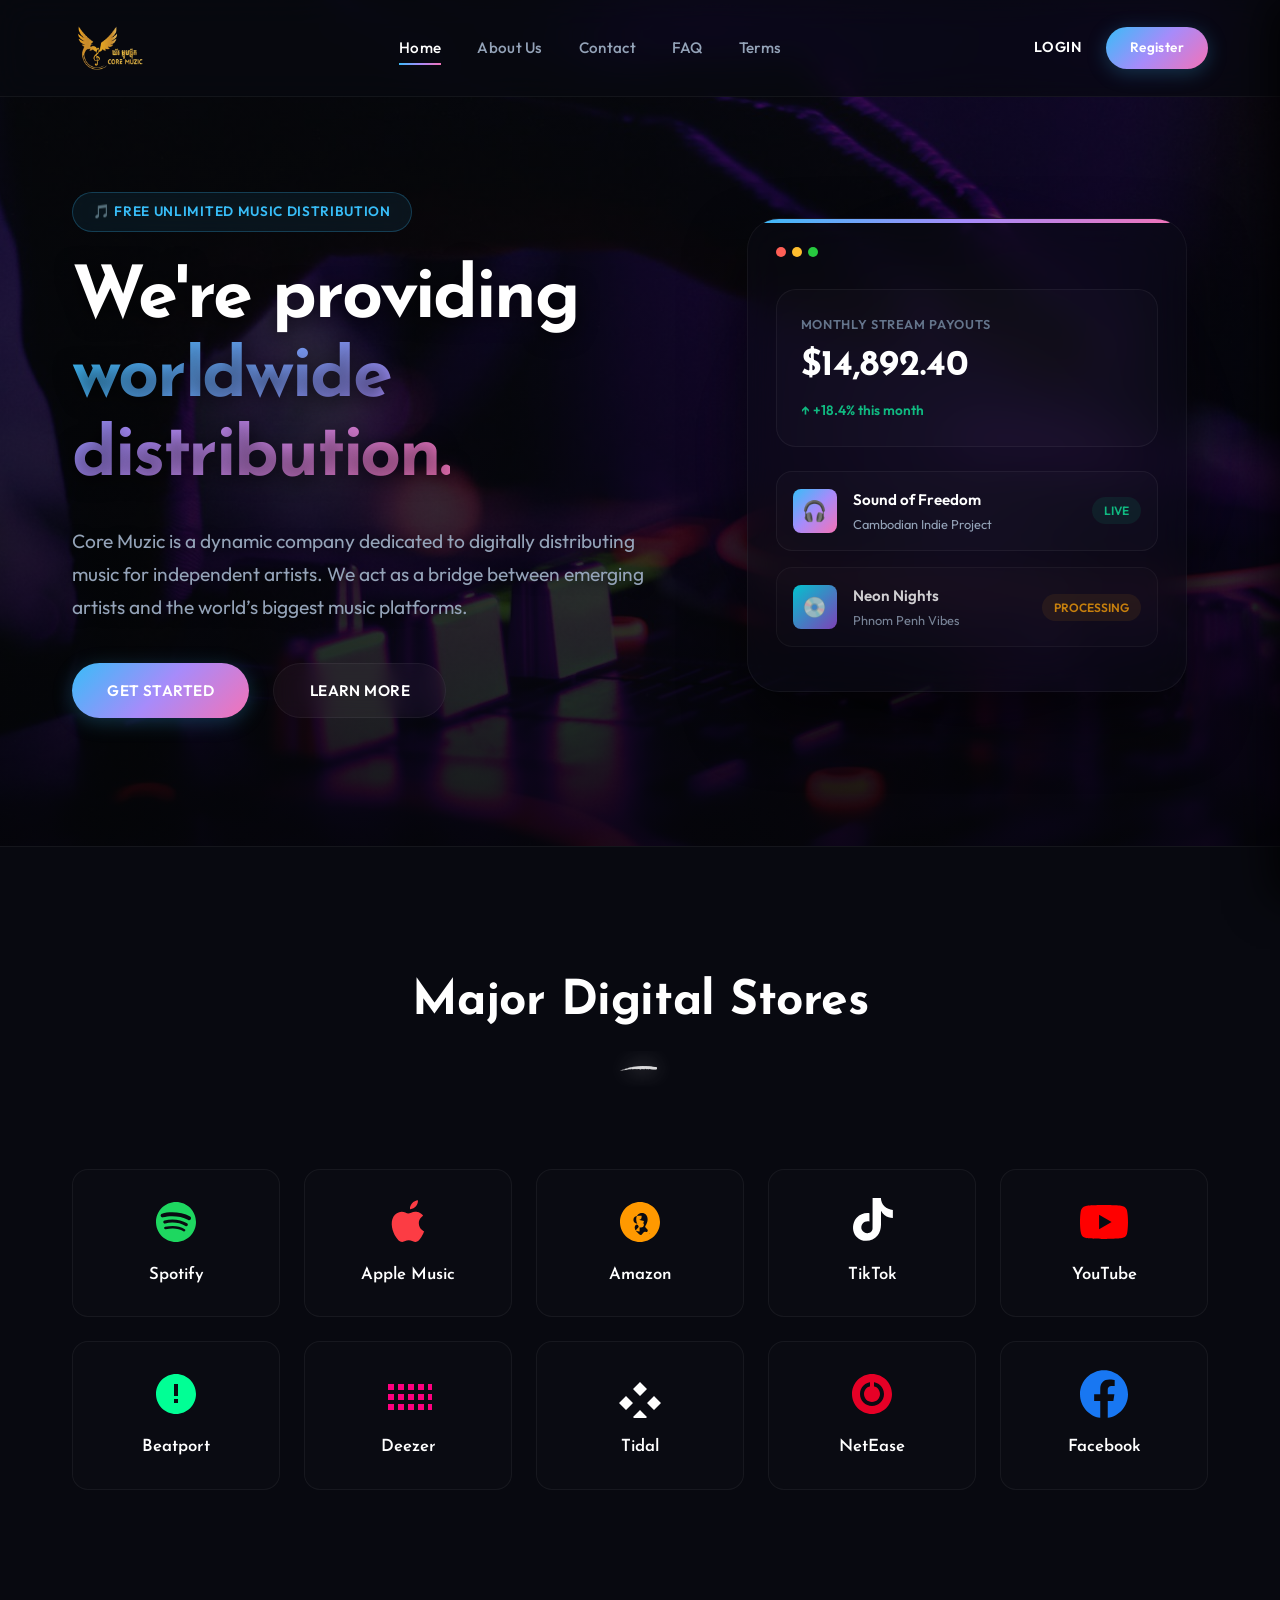
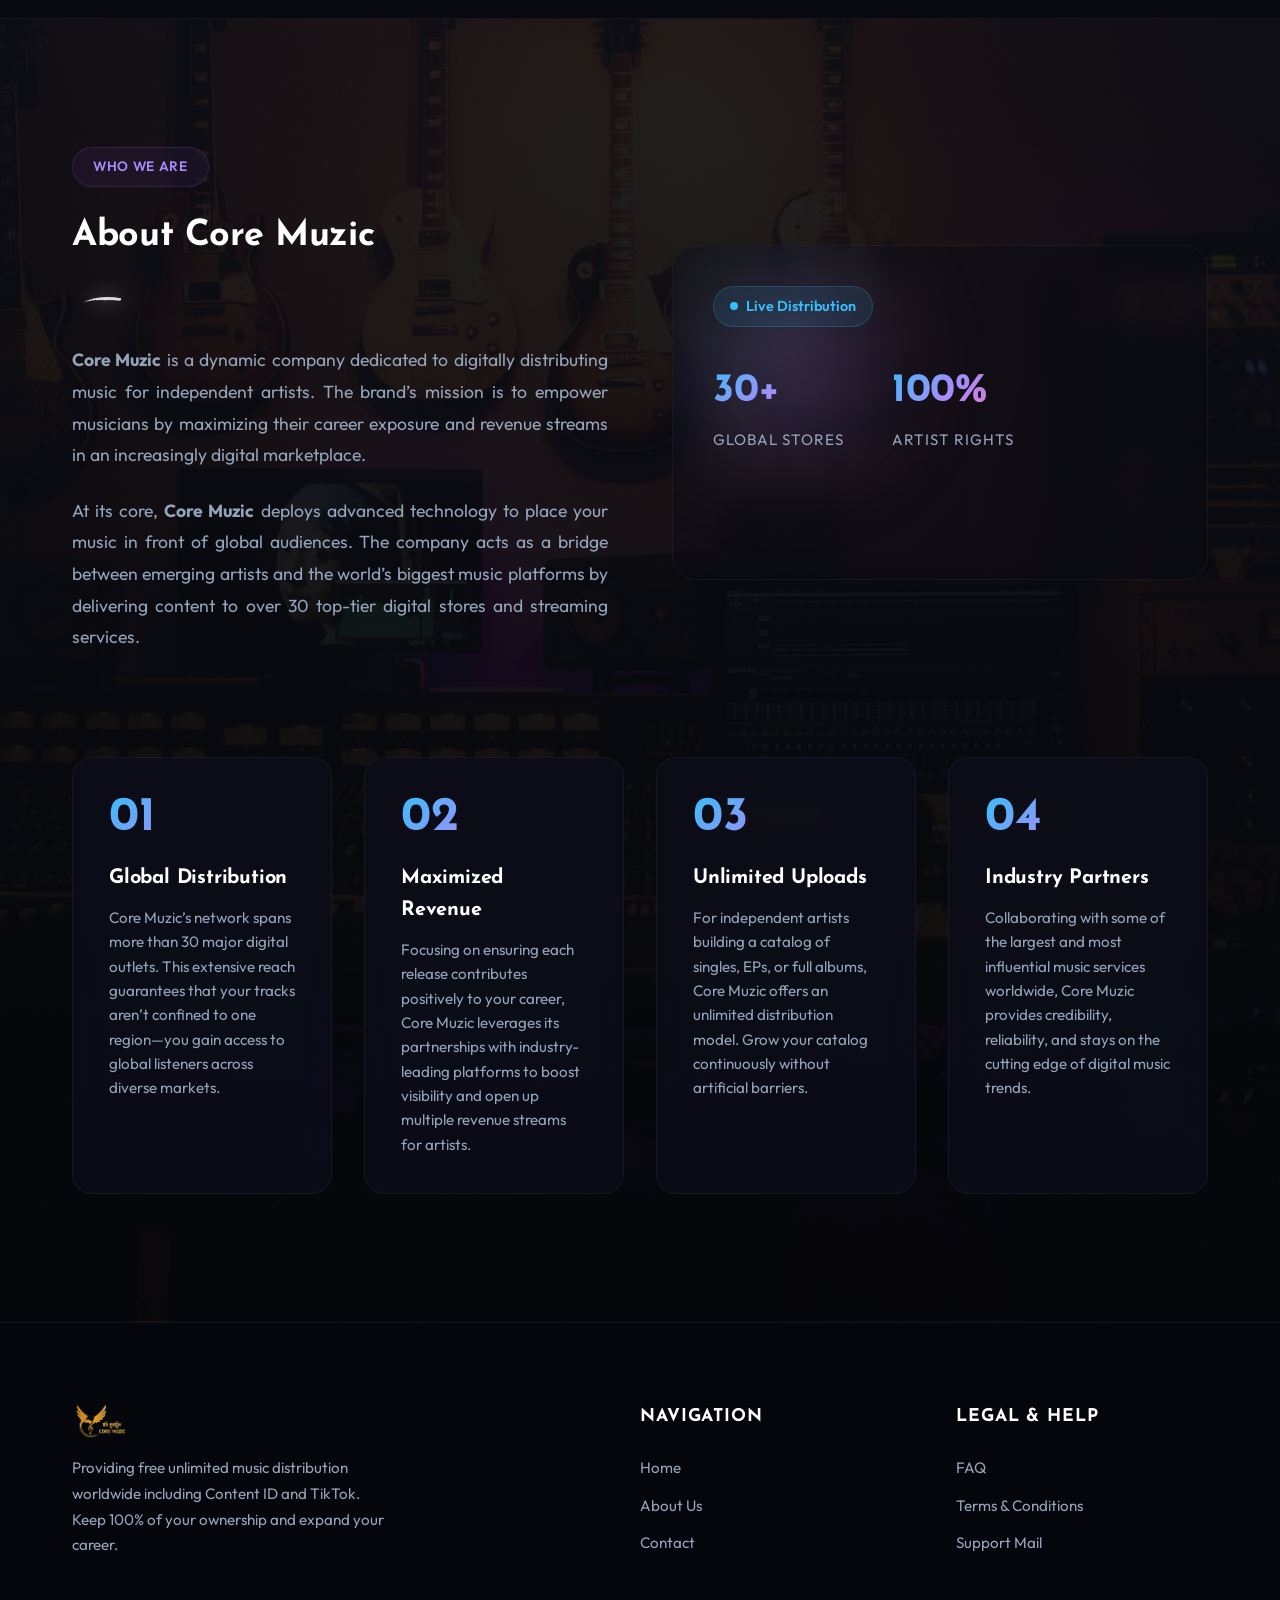
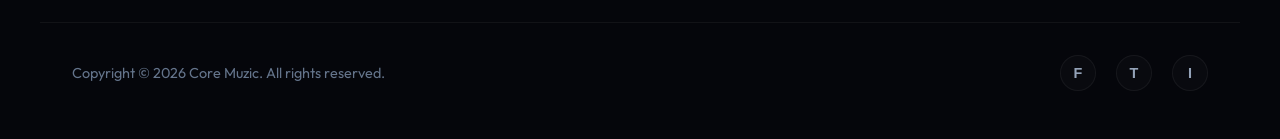
==== commit 25806fd6: "Justify about text and redesign media box with stats and large equalizer" ====
--- a/index.html
+++ b/index.html
@@ -259,13 +259,35 @@
           </div>
           
           <div class="about-media-box" data-animate="fade-up">
-            <div class="wave-animation">
+            <div class="media-box-content">
+              <div class="glass-badge pulse-badge">
+                <span class="pulse-dot"></span> Live Distribution
+              </div>
+              <div class="stats-row">
+                <div class="stat-item">
+                  <h4 class="gradient-text">30+</h4>
+                  <span>Global Stores</span>
+                </div>
+                <div class="stat-item">
+                  <h4 class="gradient-text">100%</h4>
+                  <span>Artist Rights</span>
+                </div>
+              </div>
+            </div>
+            
+            <div class="wave-animation large">
               <div class="wave-bar" style="animation-delay: 0.1s;"></div>
               <div class="wave-bar" style="animation-delay: 0.3s;"></div>
               <div class="wave-bar" style="animation-delay: 0.5s;"></div>
               <div class="wave-bar" style="animation-delay: 0.2s;"></div>
               <div class="wave-bar" style="animation-delay: 0.4s;"></div>
+              <div class="wave-bar" style="animation-delay: 0.7s;"></div>
               <div class="wave-bar" style="animation-delay: 0.6s;"></div>
+              <div class="wave-bar" style="animation-delay: 0.2s;"></div>
+              <div class="wave-bar" style="animation-delay: 0.4s;"></div>
+              <div class="wave-bar" style="animation-delay: 0.5s;"></div>
+              <div class="wave-bar" style="animation-delay: 0.3s;"></div>
+              <div class="wave-bar" style="animation-delay: 0.1s;"></div>
             </div>
           </div>
         </div>
--- a/style.css
+++ b/style.css
@@ -1028,6 +1028,7 @@
   font-size: 1.1rem;
   line-height: 1.8;
   margin-bottom: 1.5rem;
+  text-align: justify;
 }
 
 .about-media-box {
@@ -1039,8 +1040,61 @@
   background: rgba(10, 11, 20, 0.4);
   backdrop-filter: blur(10px);
   display: flex;
-  align-items: center;
-  justify-content: center;
+  flex-direction: column;
+  justify-content: space-between;
+  padding: 2.5rem;
+}
+
+.media-box-content {
+  display: flex;
+  flex-direction: column;
+  gap: 2rem;
+  z-index: 2;
+}
+
+.pulse-badge {
+  display: inline-flex;
+  align-items: center;
+  gap: 0.5rem;
+  background: rgba(56, 189, 248, 0.1);
+  border: 1px solid rgba(56, 189, 248, 0.2);
+  color: var(--accent-cyan);
+  padding: 0.5rem 1rem;
+  border-radius: 2rem;
+  font-size: 0.9rem;
+  font-weight: 600;
+  width: fit-content;
+}
+
+.pulse-dot {
+  width: 8px;
+  height: 8px;
+  background: var(--accent-cyan);
+  border-radius: 50%;
+  animation: pulse-dot 2s infinite;
+}
+
+@keyframes pulse-dot {
+  0% { box-shadow: 0 0 0 0 rgba(56, 189, 248, 0.4); }
+  70% { box-shadow: 0 0 0 10px rgba(56, 189, 248, 0); }
+  100% { box-shadow: 0 0 0 0 rgba(56, 189, 248, 0); }
+}
+
+.stats-row {
+  display: flex;
+  gap: 3rem;
+}
+
+.stat-item h4 {
+  font-size: 2.5rem;
+  margin-bottom: 0.25rem;
+}
+
+.stat-item span {
+  color: var(--text-secondary);
+  font-size: 0.95rem;
+  text-transform: uppercase;
+  letter-spacing: 1px;
 }
 
 .about-media-box::before {
@@ -1058,6 +1112,24 @@
   align-items: flex-end;
   gap: 6px;
   height: 60px;
+}
+
+.wave-animation.large {
+  width: 100%;
+  height: 100px;
+  justify-content: space-between;
+  gap: 8px;
+  z-index: 2;
+}
+
+.wave-animation.large .wave-bar {
+  width: 8px;
+  animation-name: wave-rise-large;
+}
+
+@keyframes wave-rise-large {
+  0% { height: 15px; opacity: 0.5; }
+  100% { height: 100px; opacity: 1; }
 }
 
 .wave-bar {
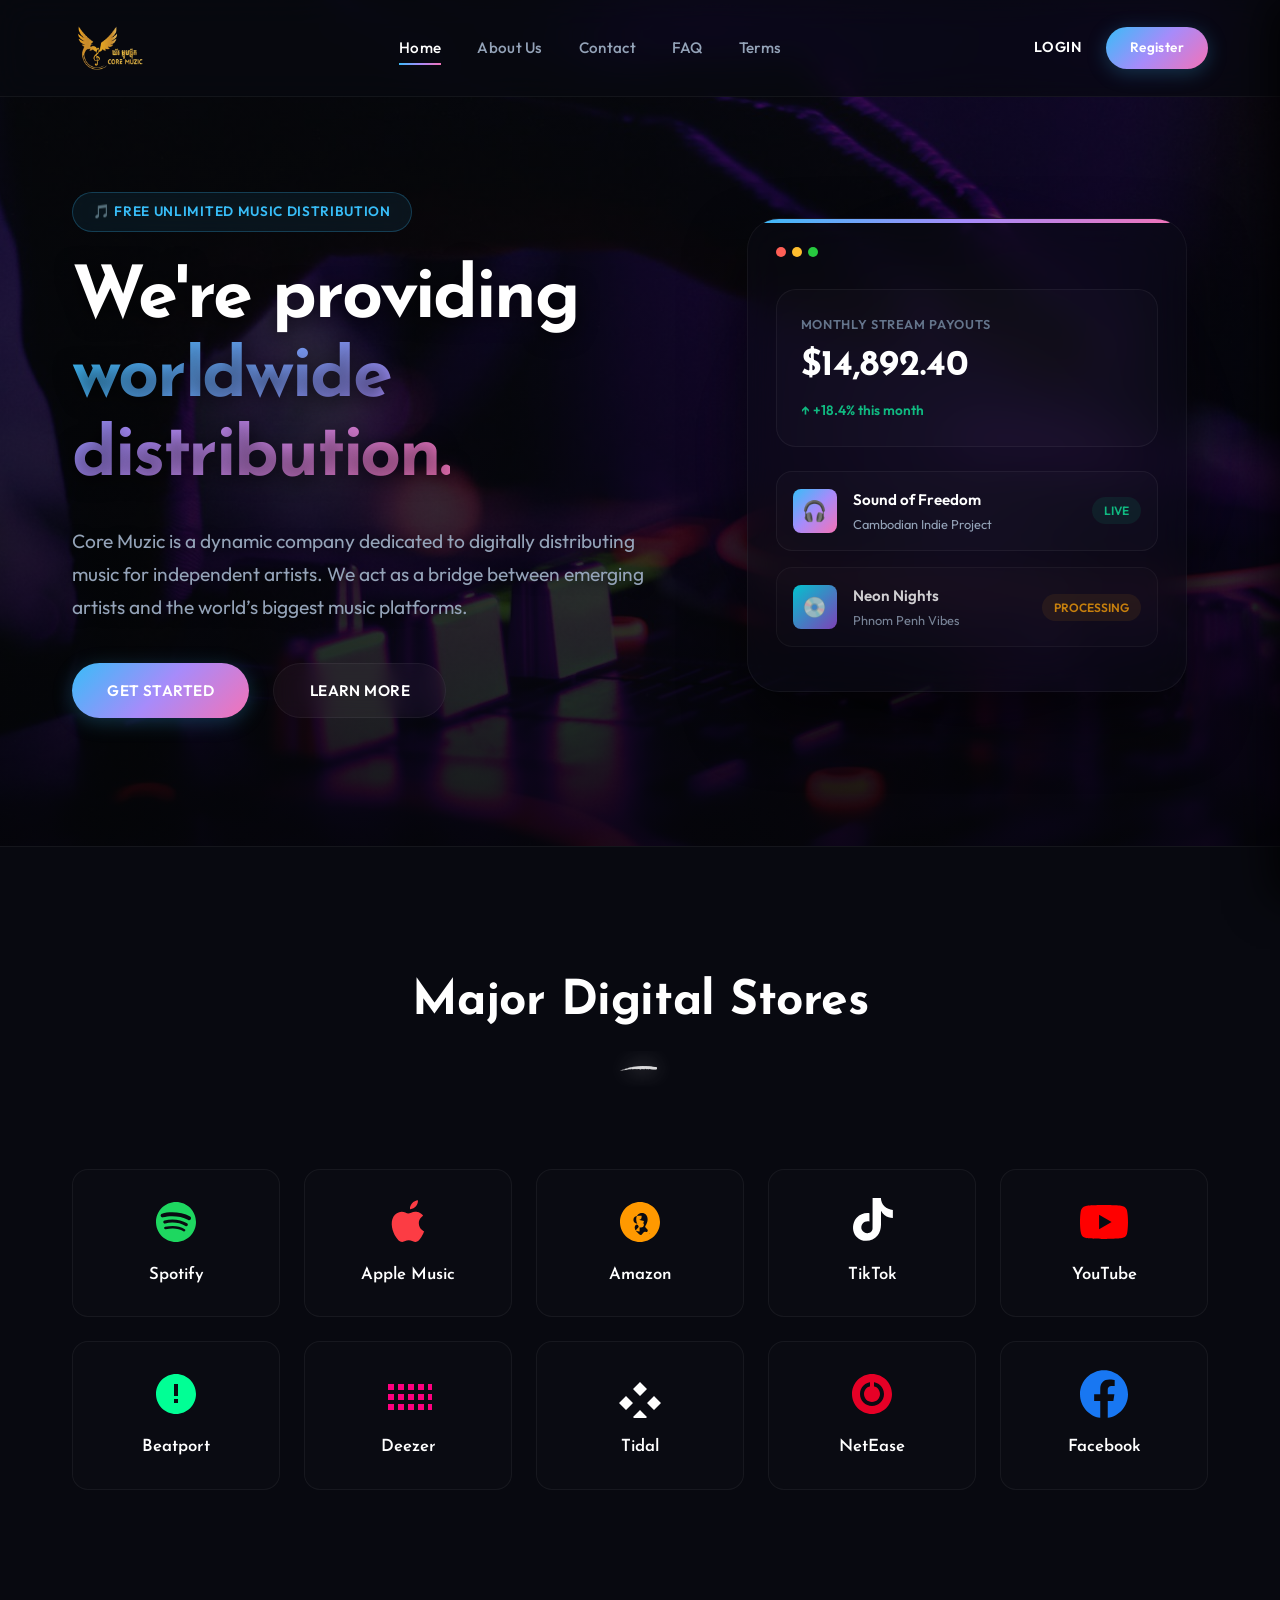
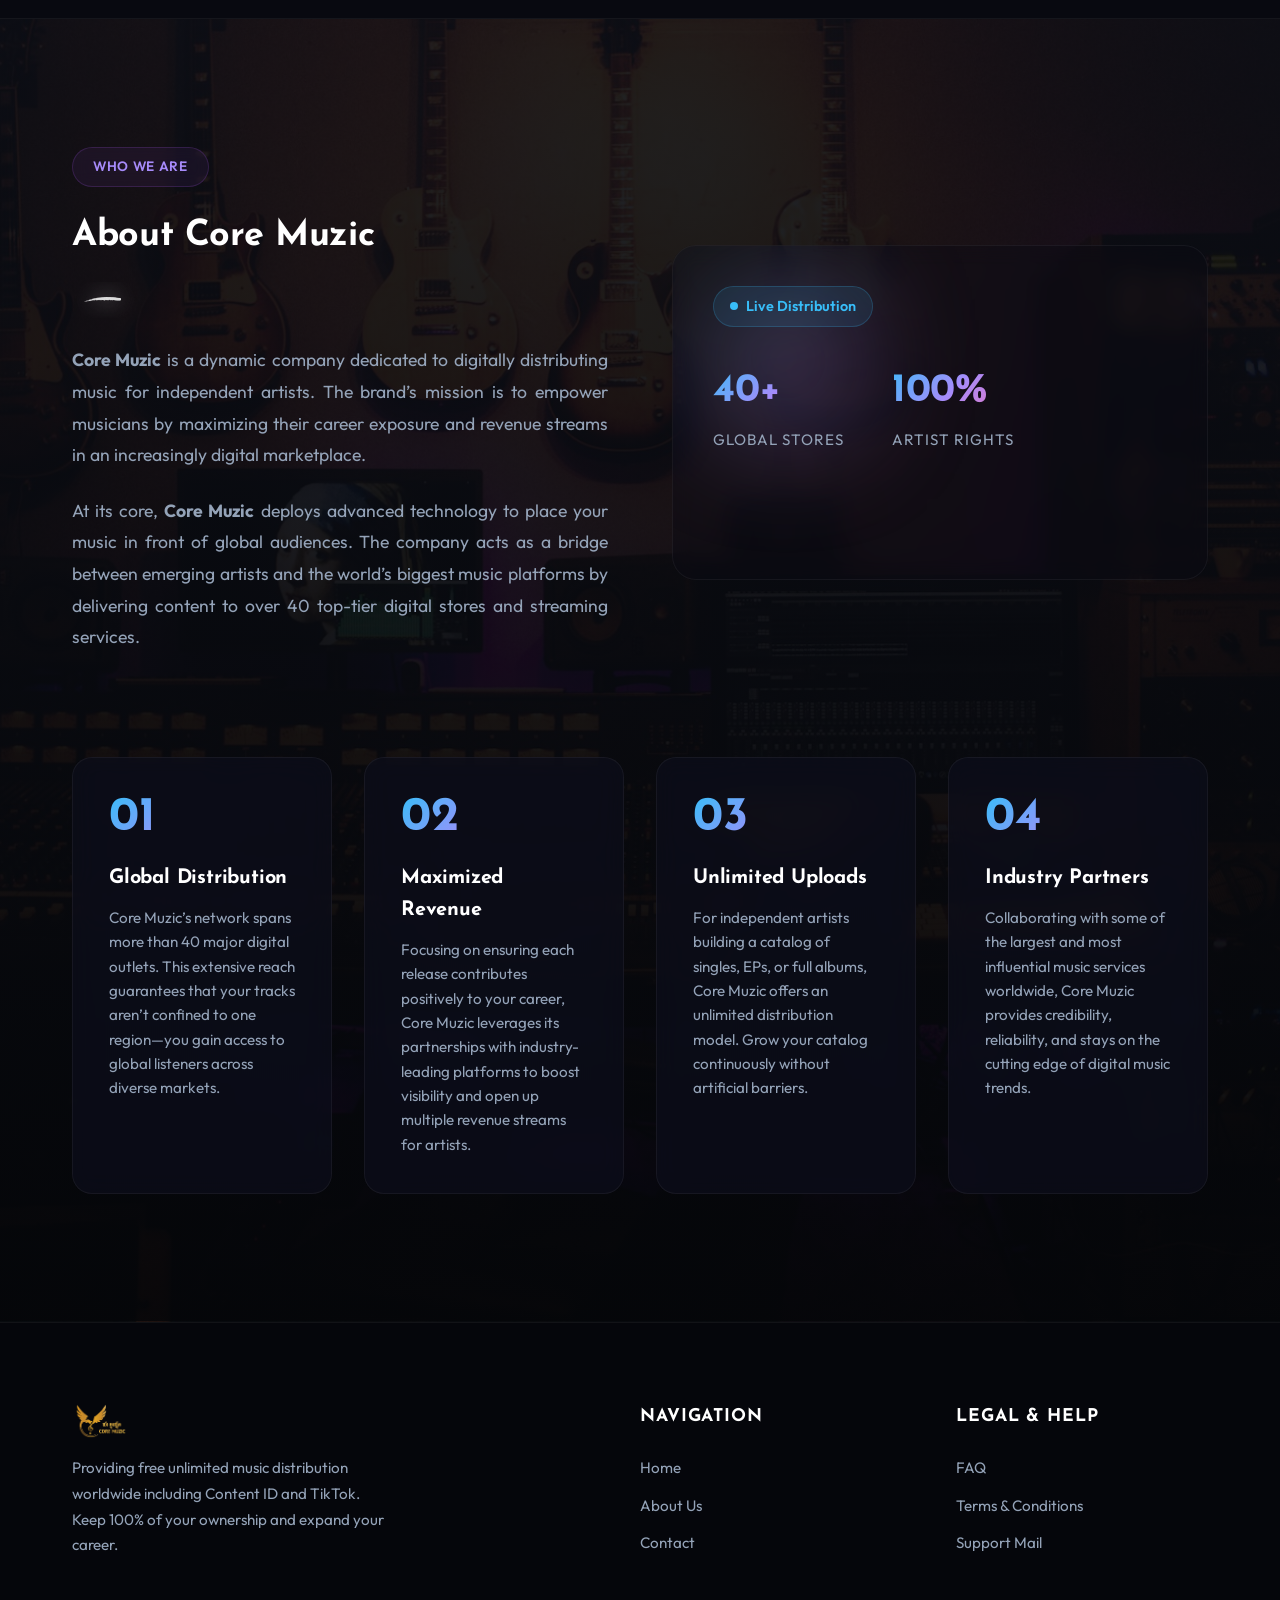
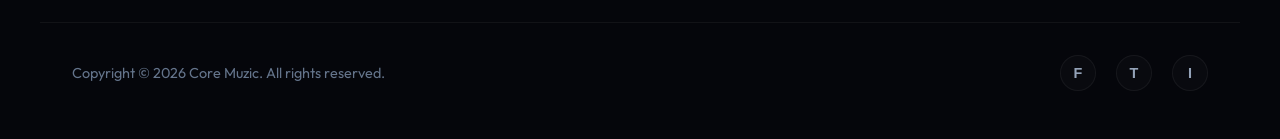
==== commit a67047e0: "Update store count from 30+ to 40+ across all pages" ====
--- a/index.html
+++ b/index.html
@@ -6,7 +6,7 @@
   
   <!-- Primary SEO -->
   <title>Core Muzic | Free Unlimited Music Distribution worldwide including Content ID and TikTok</title>
-  <meta name="description" content="Core Muzic is a digital music distribution company dedicated to independent artists. Distribute your music to Spotify, Apple Music, TikTok, Amazon Music, and 30+ stores worldwide.">
+  <meta name="description" content="Core Muzic is a digital music distribution company dedicated to independent artists. Distribute your music to Spotify, Apple Music, TikTok, Amazon Music, and 40+ stores worldwide.">
   <meta name="keywords" content="music distribution, free music distribution, distribute music online, Spotify distribution, Apple Music distribution, independent artist, music aggregator, Core Muzic, upload music, Content ID, TikTok music distribution">
   
   <!-- OpenGraph -->
@@ -255,7 +255,7 @@
             <h3>About Core Muzic</h3>
             <img class="header-divider" src="assets/swoosh.png" alt="divider" style="margin: 1rem 0 1.5rem 0;">
             <p><strong>Core Muzic</strong> is a dynamic company dedicated to digitally distributing music for independent artists. The brand’s mission is to empower musicians by maximizing their career exposure and revenue streams in an increasingly digital marketplace.</p>
-            <p>At its core, <strong>Core Muzic</strong> deploys advanced technology to place your music in front of global audiences. The company acts as a bridge between emerging artists and the world’s biggest music platforms by delivering content to over 30 top-tier digital stores and streaming services.</p>
+            <p>At its core, <strong>Core Muzic</strong> deploys advanced technology to place your music in front of global audiences. The company acts as a bridge between emerging artists and the world’s biggest music platforms by delivering content to over 40 top-tier digital stores and streaming services.</p>
           </div>
           
           <div class="about-media-box" data-animate="fade-up">
@@ -265,7 +265,7 @@
               </div>
               <div class="stats-row">
                 <div class="stat-item">
-                  <h4 class="gradient-text">30+</h4>
+                  <h4 class="gradient-text">40+</h4>
                   <span>Global Stores</span>
                 </div>
                 <div class="stat-item">
@@ -296,7 +296,7 @@
           <div class="pillar-card">
             <div class="pillar-number">01</div>
             <h4>Global Distribution</h4>
-            <p>Core Muzic’s network spans more than 30 major digital outlets. This extensive reach guarantees that your tracks aren’t confined to one region—you gain access to global listeners across diverse markets.</p>
+            <p>Core Muzic’s network spans more than 40 major digital outlets. This extensive reach guarantees that your tracks aren’t confined to one region—you gain access to global listeners across diverse markets.</p>
           </div>
 
           <div class="pillar-card">
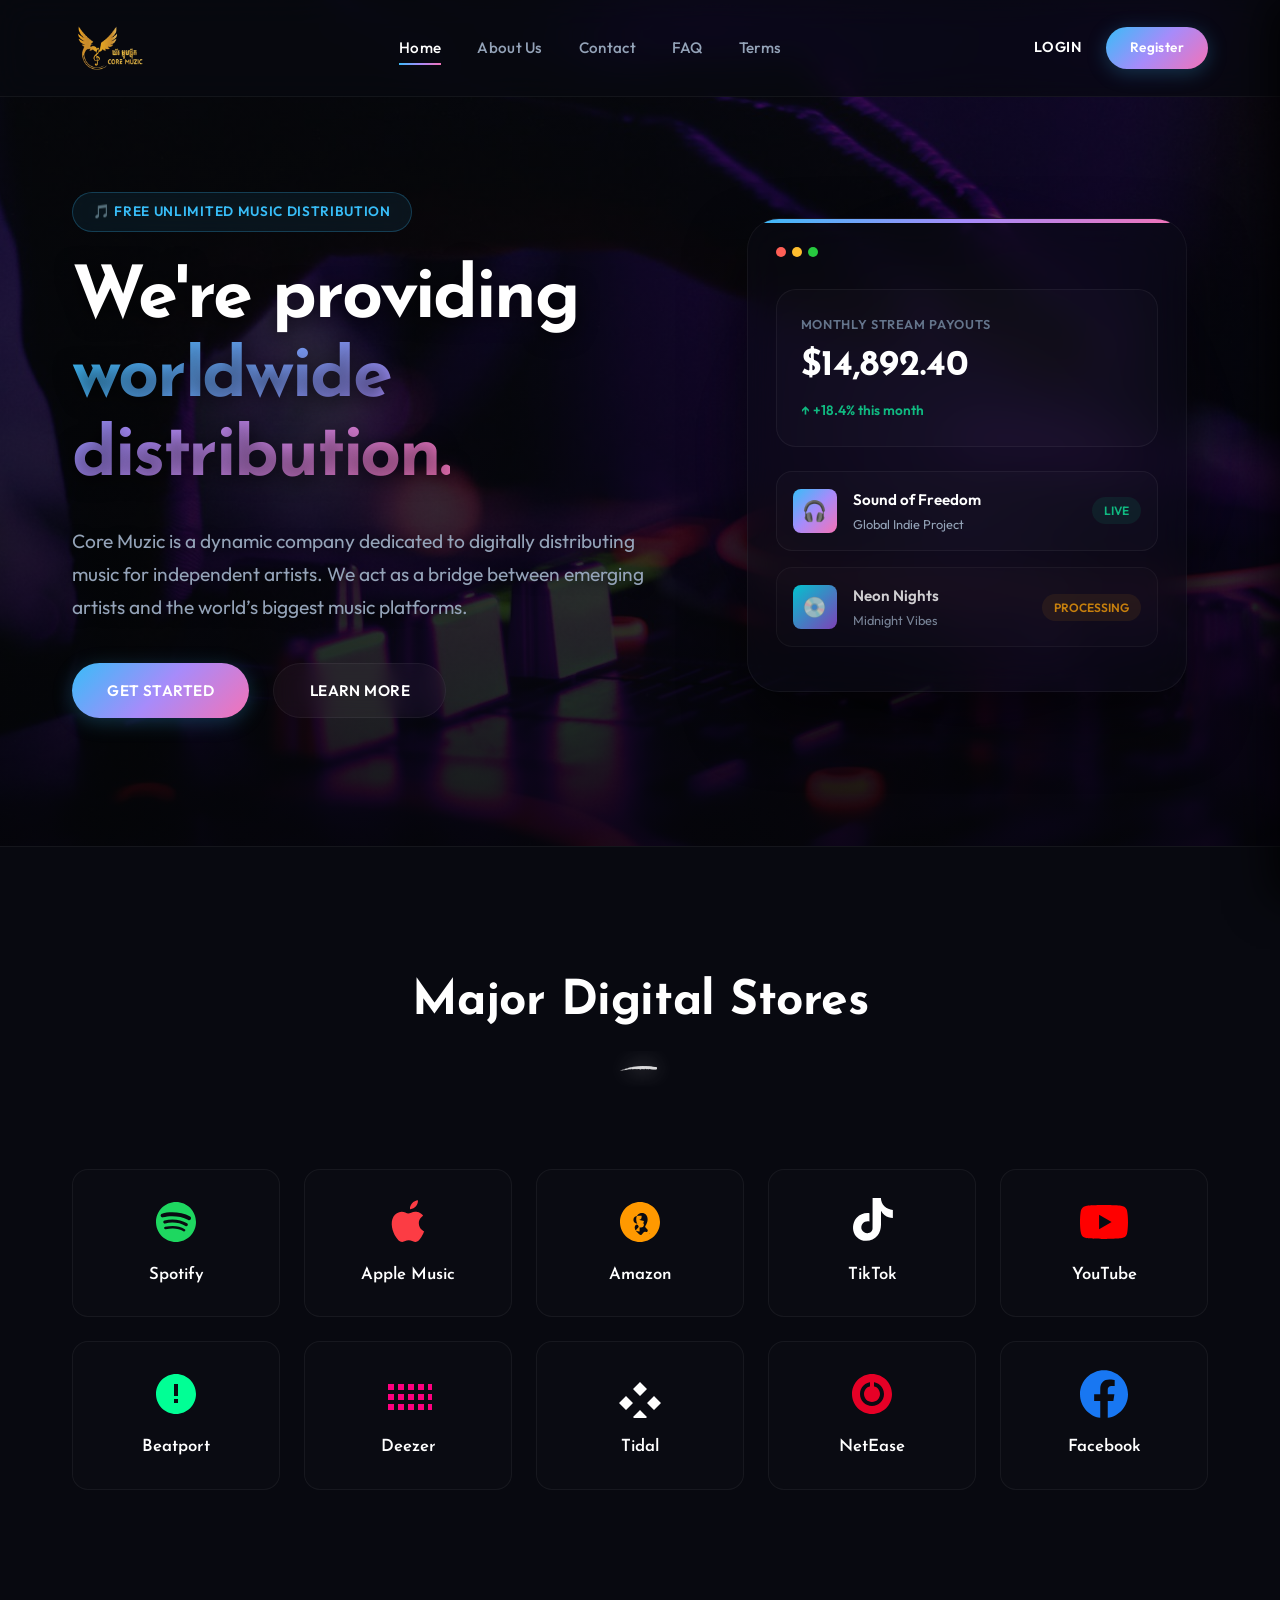
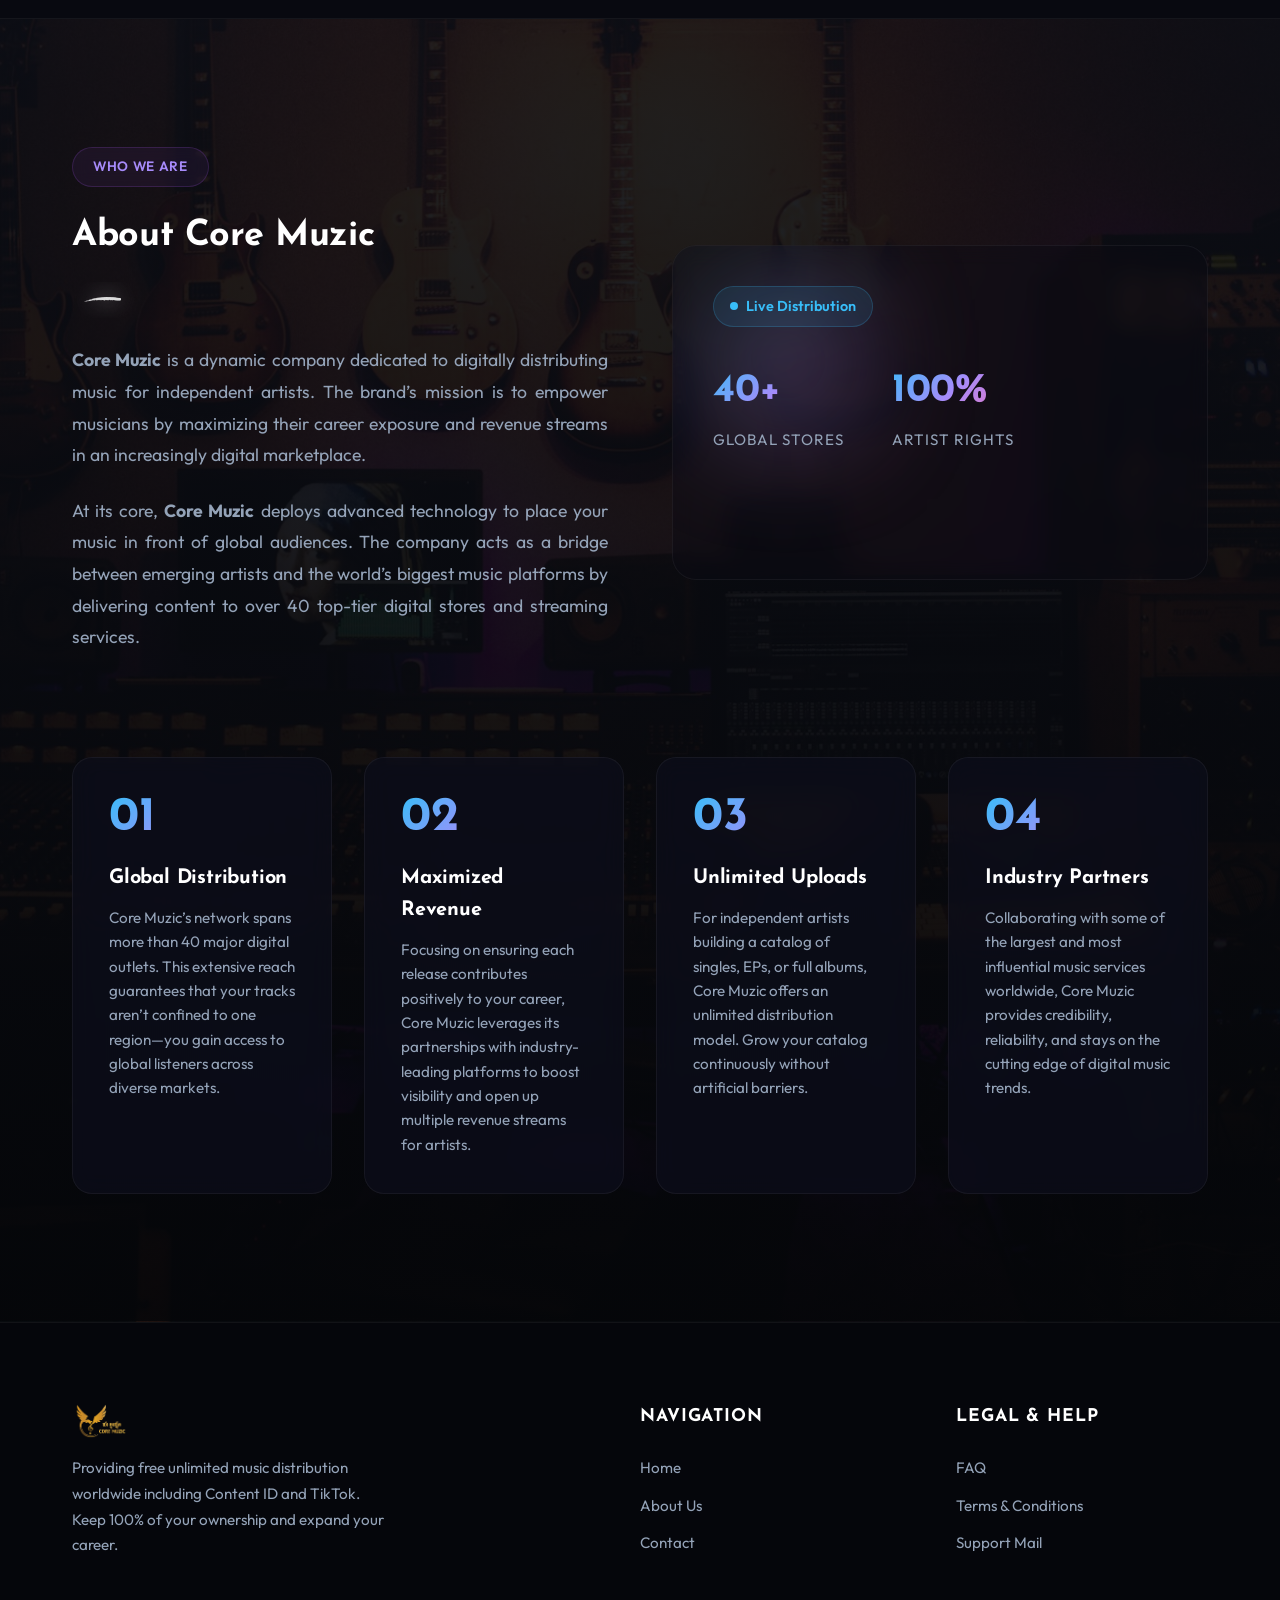
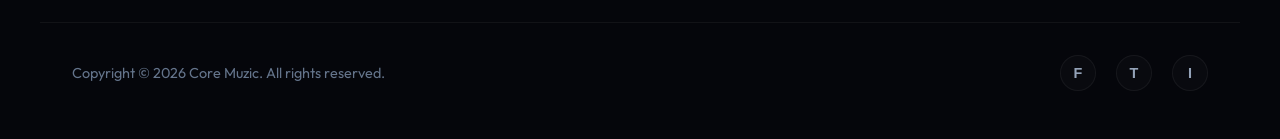
==== commit 6a0bcf79: "Update mockup artist names to generic global variants" ====
--- a/index.html
+++ b/index.html
@@ -114,7 +114,7 @@
               <div class="mockup-album-art">🎧</div>
               <div class="mockup-track-info">
                 <p class="mockup-track-title">Sound of Freedom</p>
-                <p class="mockup-track-artist">Cambodian Indie Project</p>
+                <p class="mockup-track-artist">Global Indie Project</p>
               </div>
               <span class="mockup-track-status">Live</span>
             </div>
@@ -123,7 +123,7 @@
               <div class="mockup-album-art" style="background: linear-gradient(135deg, #00f2fe 0%, #9b51e0 100%);">💿</div>
               <div class="mockup-track-info">
                 <p class="mockup-track-title">Neon Nights</p>
-                <p class="mockup-track-artist">Phnom Penh Vibes</p>
+                <p class="mockup-track-artist">Midnight Vibes</p>
               </div>
               <span class="mockup-track-status pending">Processing</span>
             </div>
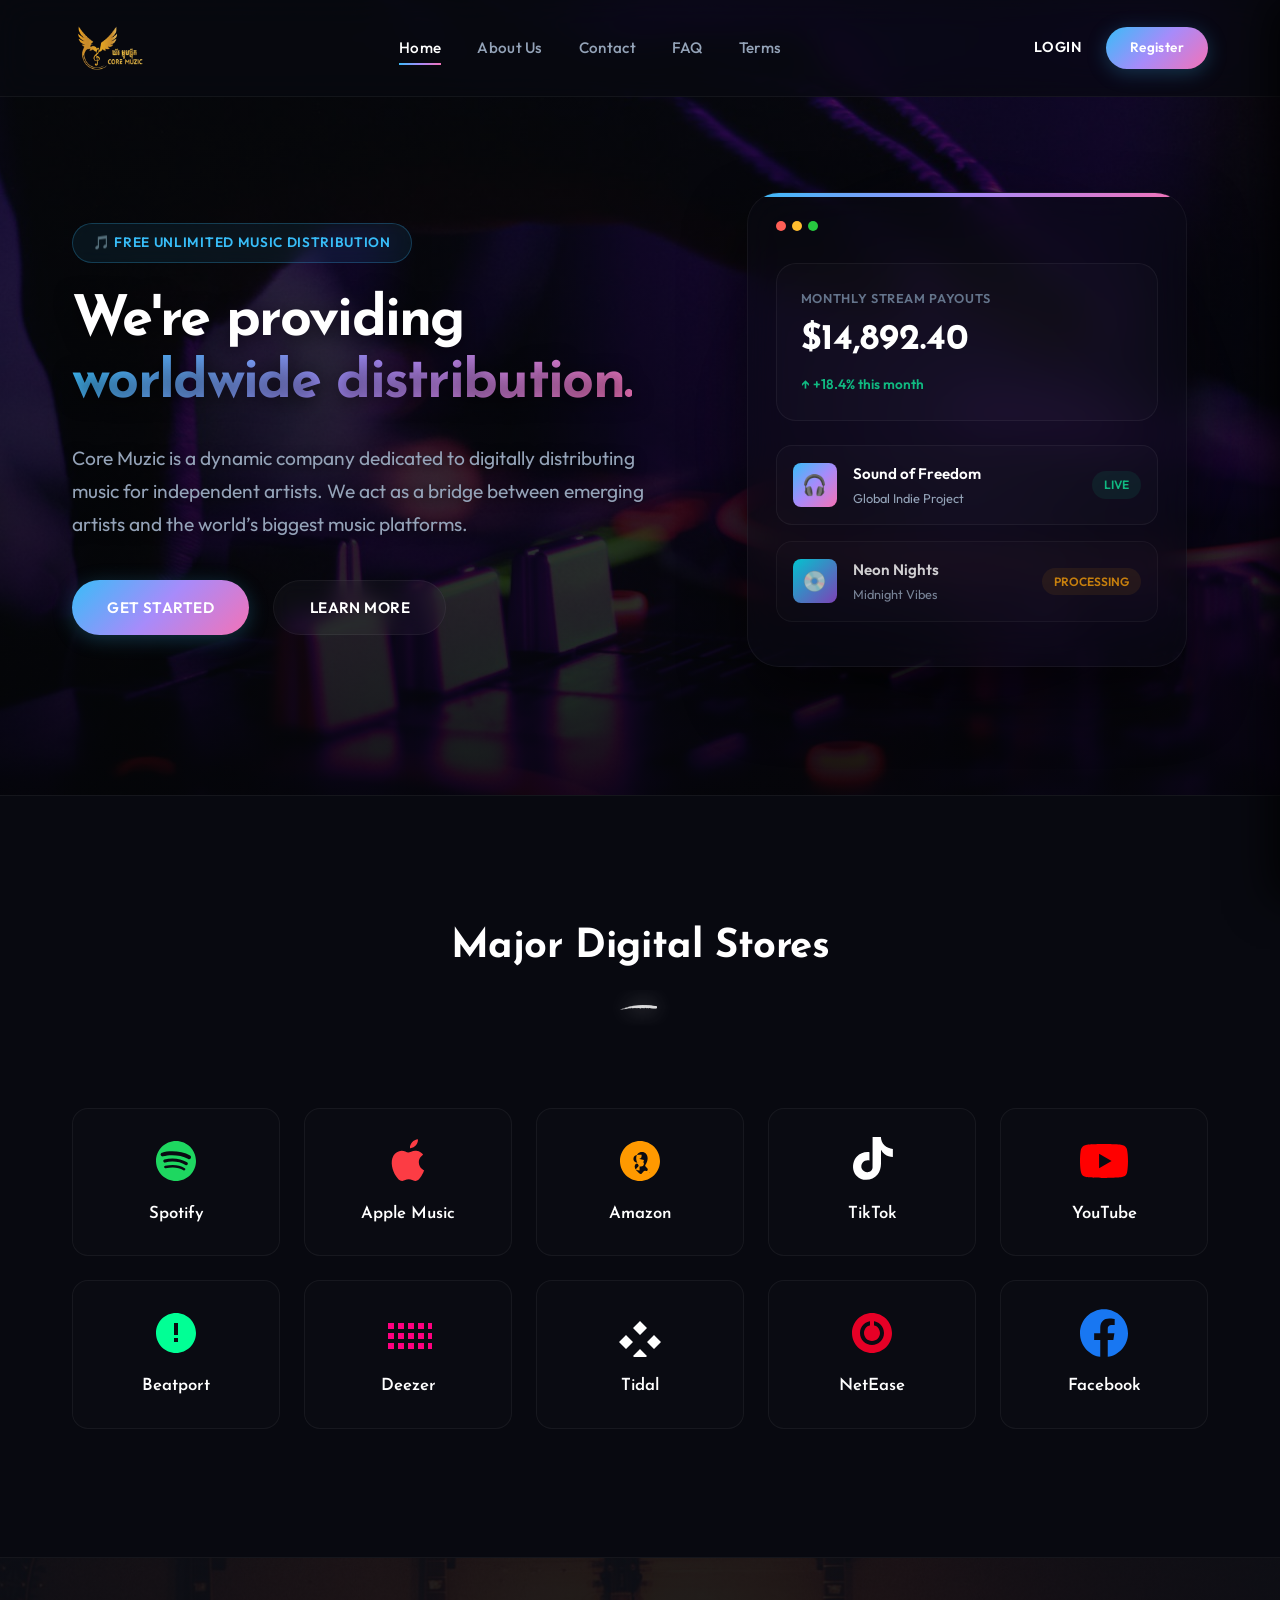
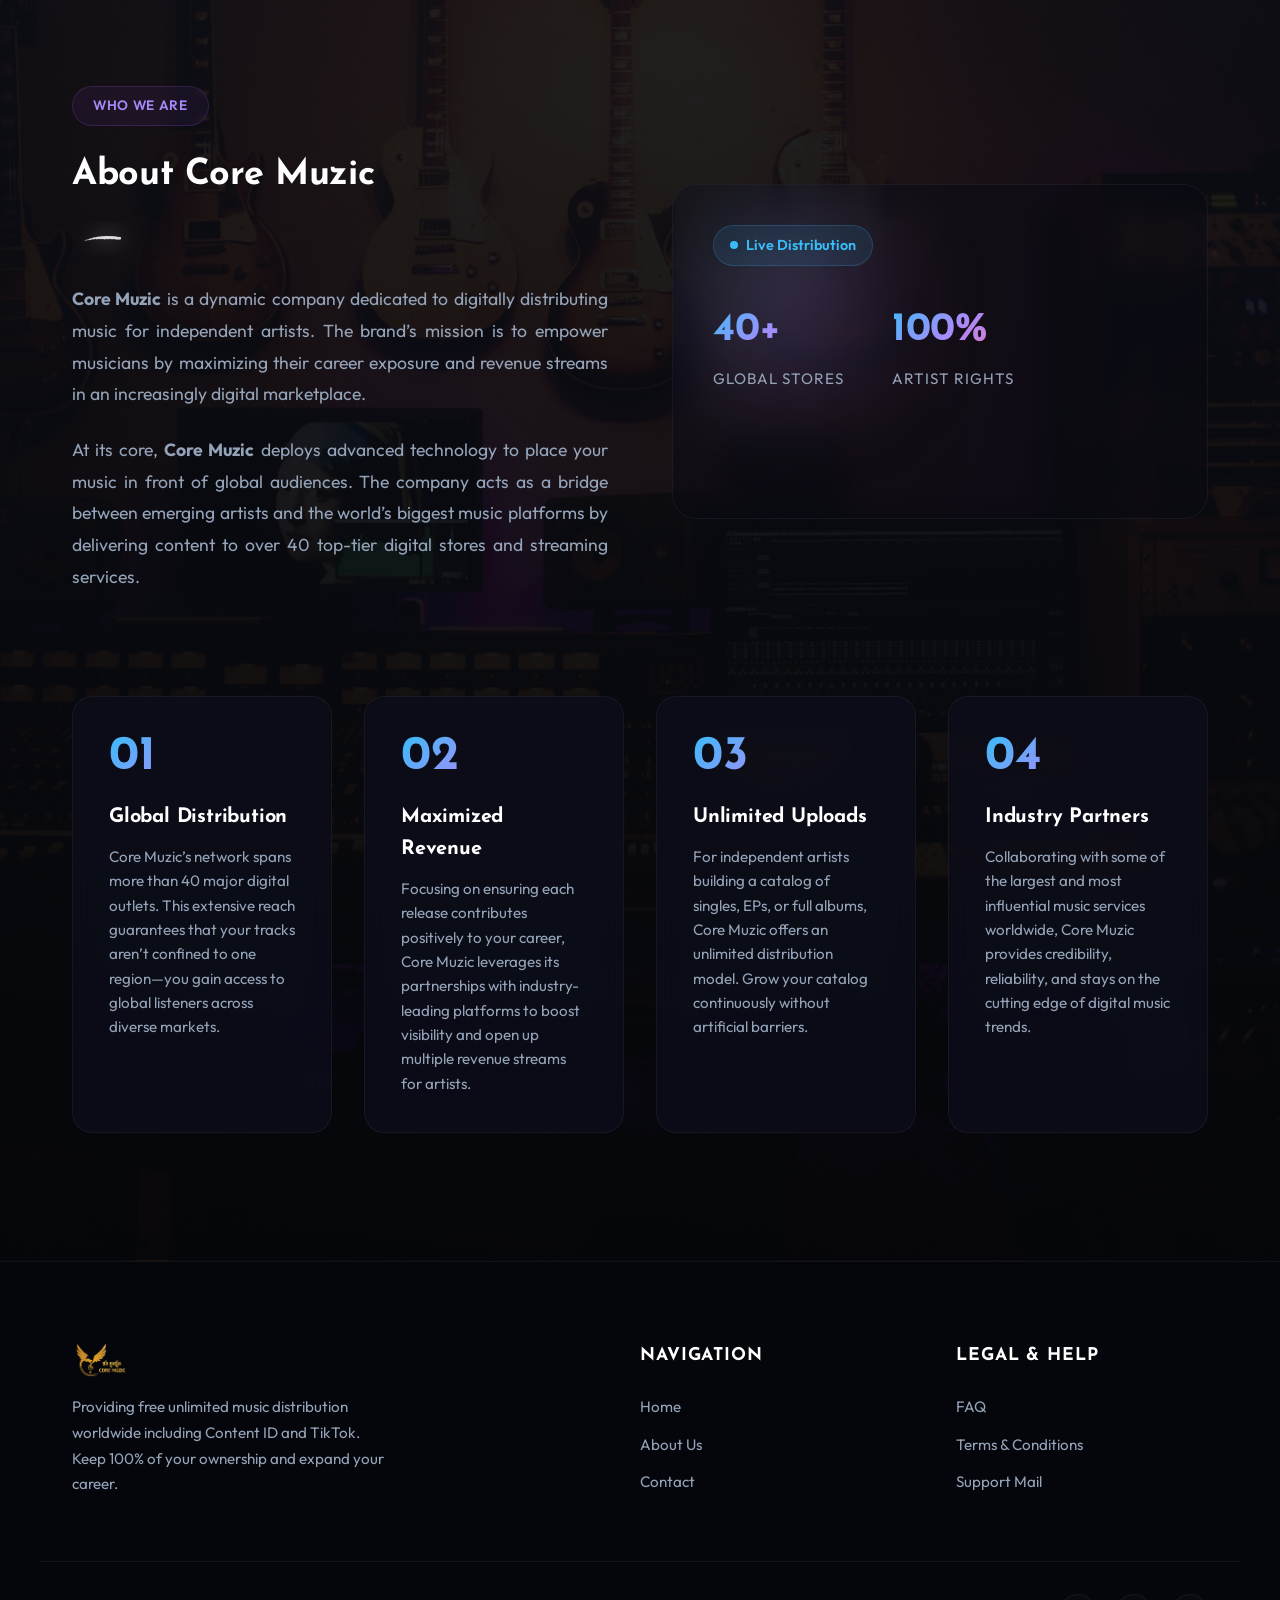
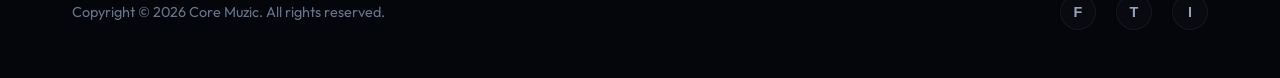
==== commit 2c30146d: "Optimize SEO and inject responsive mobile CSS" ====
--- a/index.html
+++ b/index.html
@@ -4,22 +4,43 @@
   <meta charset="UTF-8">
   <meta name="viewport" content="width=device-width, initial-scale=1.0">
   
-  <!-- Primary SEO -->
-  <title>Core Muzic | Free Unlimited Music Distribution worldwide including Content ID and TikTok</title>
-  <meta name="description" content="Core Muzic is a digital music distribution company dedicated to independent artists. Distribute your music to Spotify, Apple Music, TikTok, Amazon Music, and 40+ stores worldwide.">
-  <meta name="keywords" content="music distribution, free music distribution, distribute music online, Spotify distribution, Apple Music distribution, independent artist, music aggregator, Core Muzic, upload music, Content ID, TikTok music distribution">
-  
-  <!-- OpenGraph -->
-  <meta property="og:type" content="website">
-  <meta property="og:title" content="Core Muzic | Free Unlimited Music Distribution">
-  <meta property="og:description" content="Act as a bridge between emerging artists and the world’s biggest music platforms. Deliver to Spotify, Apple Music, TikTok, and more.">
-  <meta property="og:url" content="https://coremuzic.com/">
+  
+  
+  
+  
+  
+  
+  
+  
+  
+  
+  
+  
   
   <!-- Stylesheets -->
   <link rel="icon" href="assets/favicon-32.png" sizes="32x32">
   <link rel="icon" href="assets/favicon-192.png" sizes="192x192">
   <link rel="apple-touch-icon" href="assets/favicon-192.png">
-  <link rel="stylesheet" href="style.css">
+  <link rel="stylesheet" href="style.css?v=4.0">
+
+  <!-- SEO & Meta Tags -->
+  <title>Core Muzic | Free Unlimited Music Distribution</title>
+  <meta name="description" content="Core Muzic is a digital music distribution company dedicated to independent artists. Distribute your music to Spotify, Apple Music, TikTok, Amazon Music, and 40+ stores worldwide.">
+  <link rel="canonical" href="https://coremuzic.com/">
+  
+  <!-- Open Graph -->
+  <meta property="og:type" content="website">
+  <meta property="og:url" content="https://coremuzic.com/">
+  <meta property="og:title" content="Core Muzic | Free Unlimited Music Distribution">
+  <meta property="og:description" content="Core Muzic is a digital music distribution company dedicated to independent artists. Distribute your music to Spotify, Apple Music, TikTok, Amazon Music, and 40+ stores worldwide.">
+  <meta property="og:image" content="https://coremuzic.com/assets/hero-bg.jpg">
+  
+  <!-- Twitter -->
+  <meta name="twitter:card" content="summary_large_image">
+  <meta name="twitter:url" content="https://coremuzic.com/">
+  <meta name="twitter:title" content="Core Muzic | Free Unlimited Music Distribution">
+  <meta name="twitter:description" content="Core Muzic is a digital music distribution company dedicated to independent artists. Distribute your music to Spotify, Apple Music, TikTok, Amazon Music, and 40+ stores worldwide.">
+  <meta name="twitter:image" content="https://coremuzic.com/assets/hero-bg.jpg">
 </head>
 <body>
 
--- a/style.css
+++ b/style.css
@@ -1,3 +1,9 @@
+/*
+Theme Name: Core Muzic Custom
+Author: Core Muzic
+Description: Custom static theme for Core Muzic
+Version: 1.0
+*/
 @import url('https://fonts.googleapis.com/css2?family=Josefin+Sans:ital,wght@0,300;0,400;0,600;0,700;1,400&family=Outfit:wght@300;400;500;600;700&display=swap');
 
 :root {
@@ -1511,3 +1517,12 @@
 
 
 
+
+/* Responsive Overrides (Core Muzic) */
+.hero-content h1, .subpage-header h1 { font-size: clamp(2rem, 6vw, 3.5rem) !important; }
+.section-header h2 { font-size: clamp(1.8rem, 5vw, 2.5rem) !important; }
+.nav-menu.active ~ .logo, .navbar.menu-open .logo { display: none !important; }
+@media (max-width: 768px) {
+  .container { padding: 0 1.25rem !important; }
+  .section-padding, .page-content, .subpage-header { padding: 3rem 0 !important; }
+}
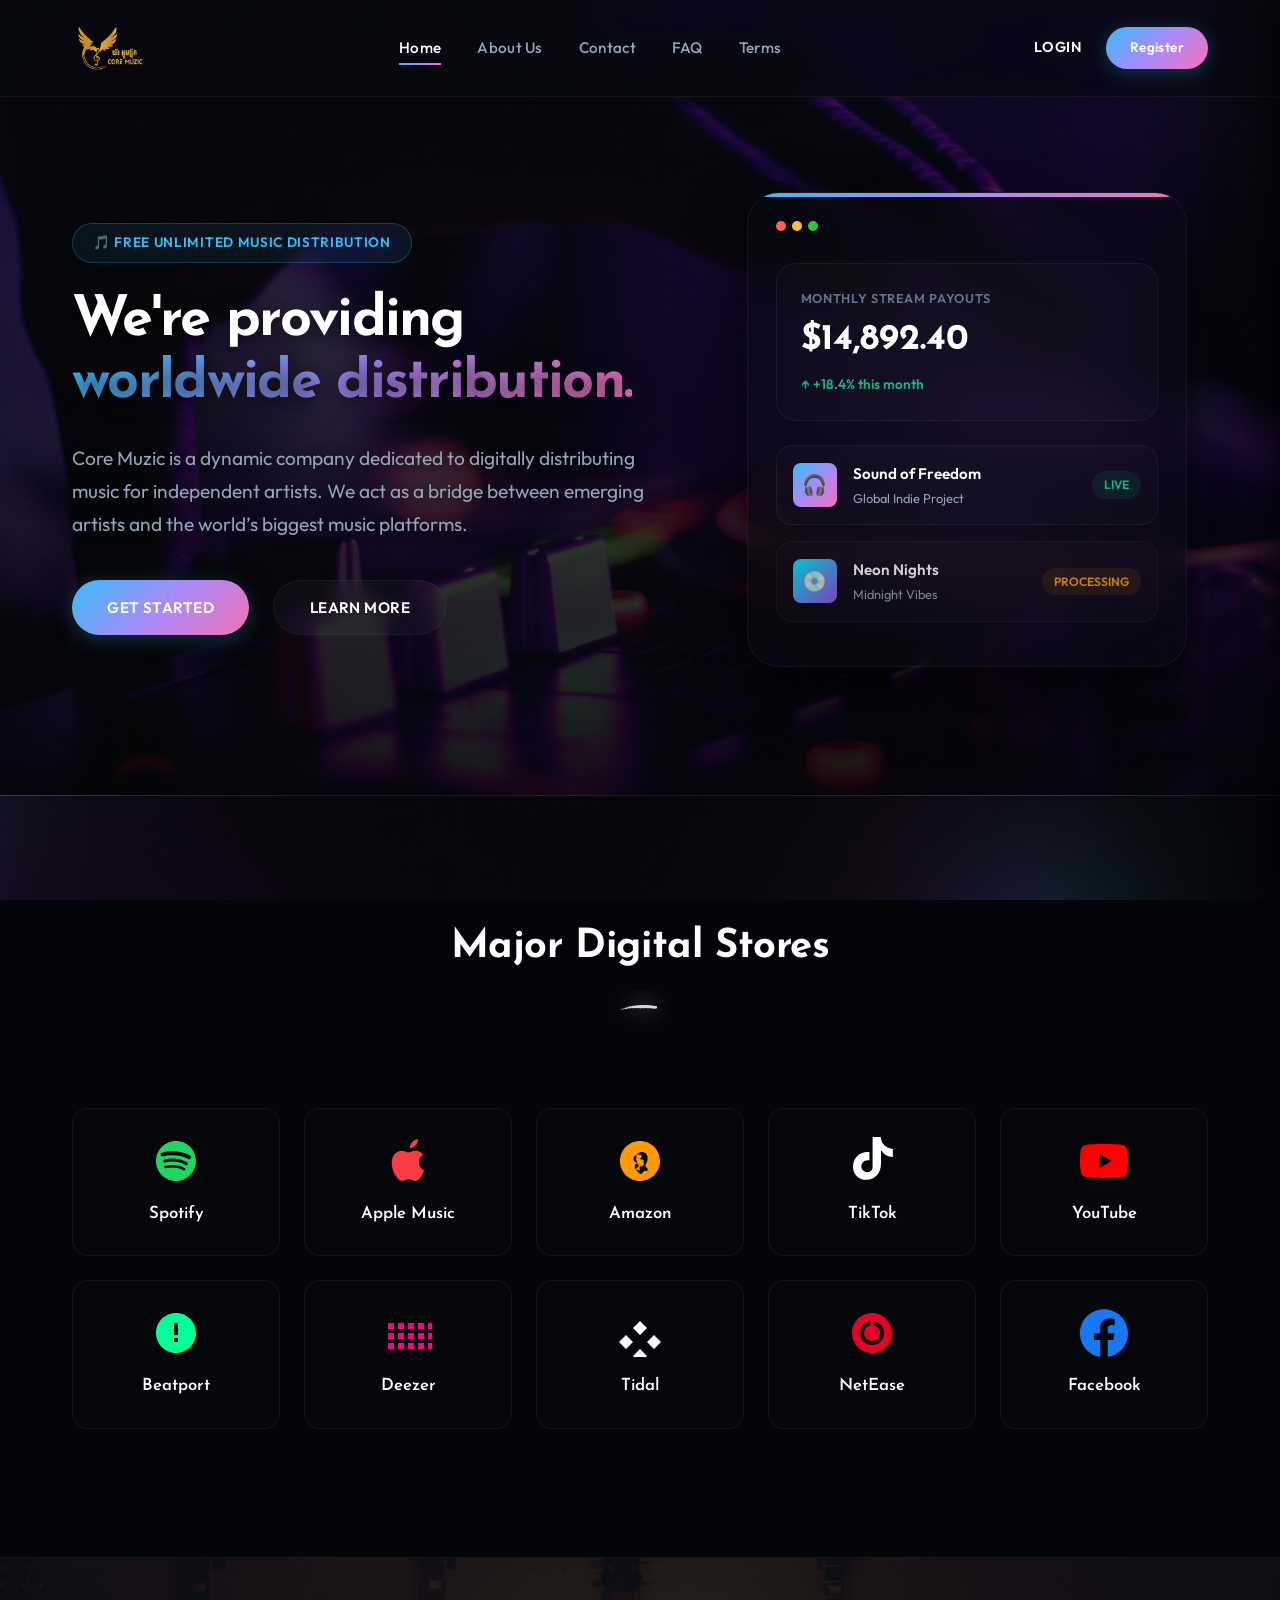
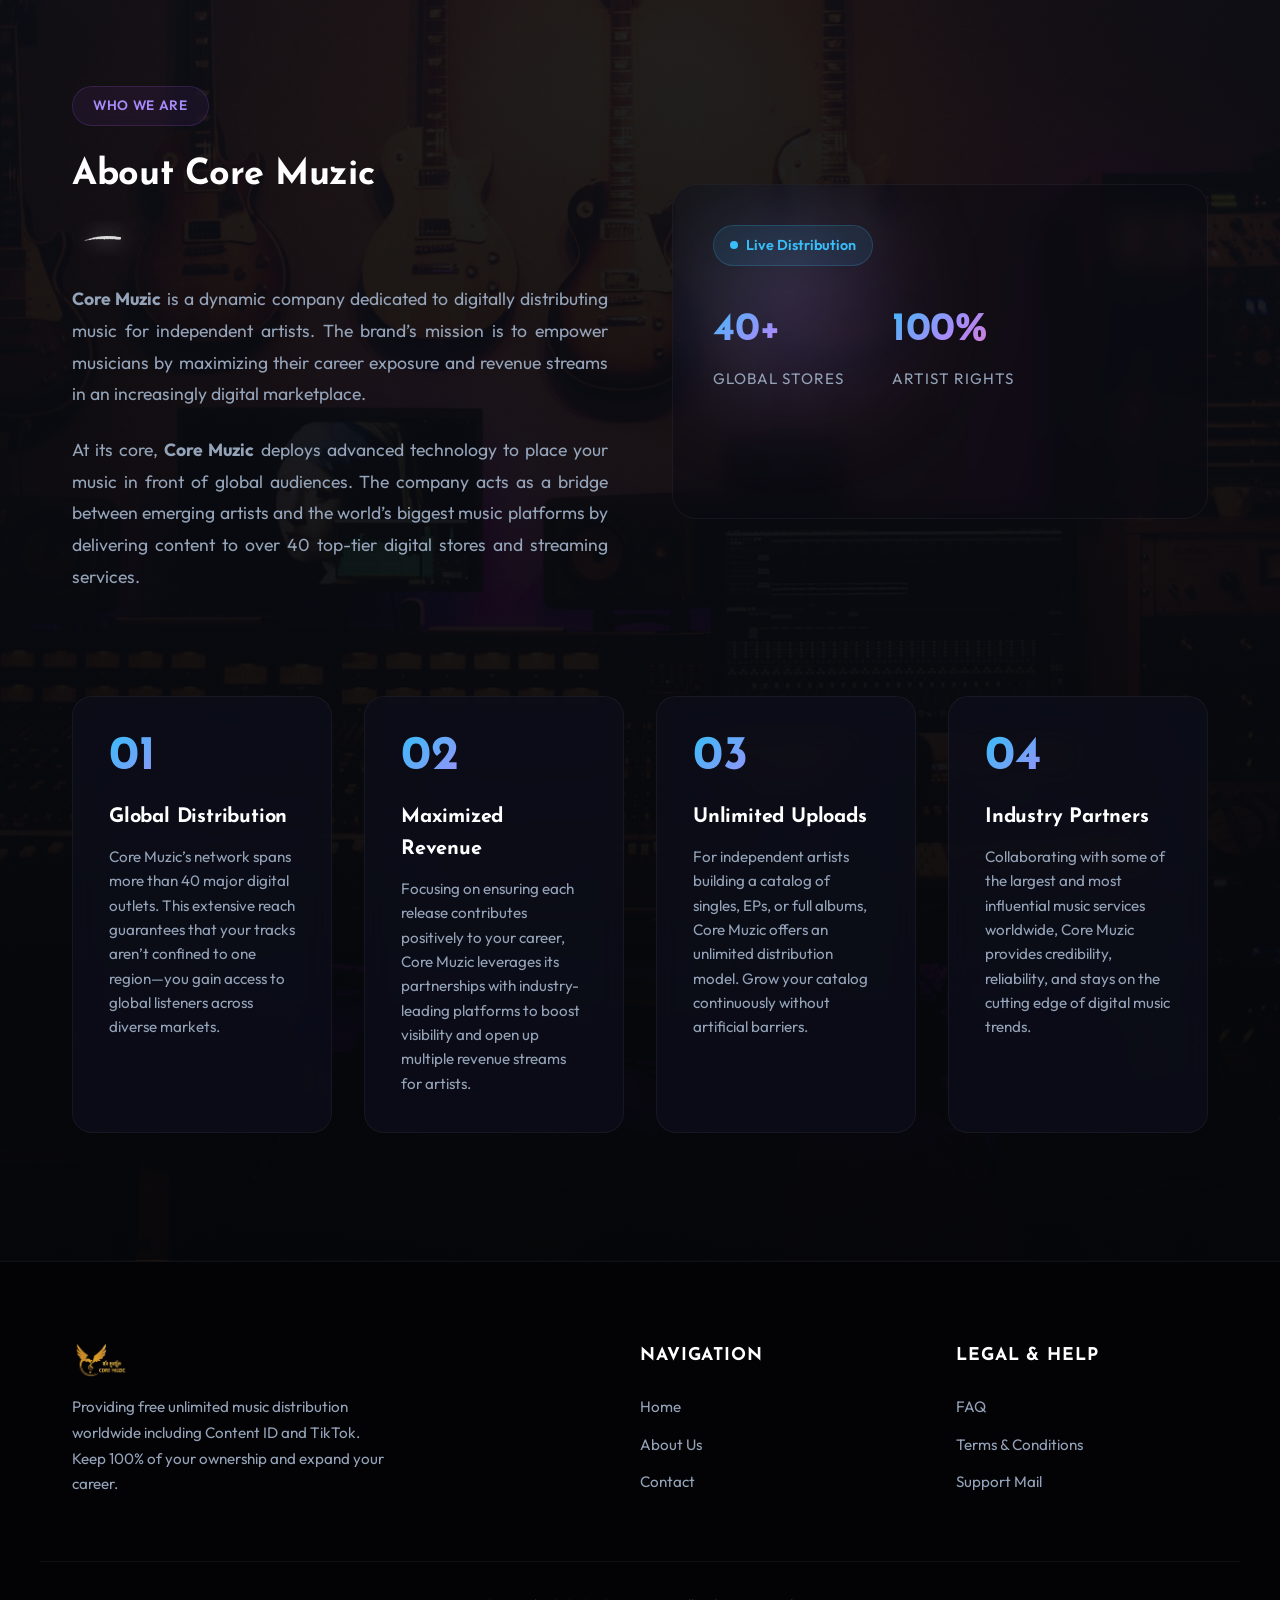
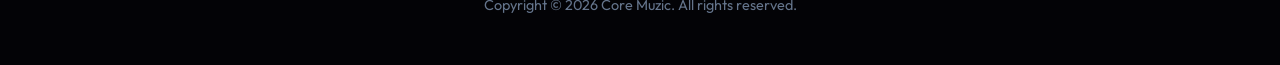
==== commit f0f9f4e3: "Optimize for performance, SEO, responsive layout, and backgrounds" ====
--- a/index.html
+++ b/index.html
@@ -3,25 +3,46 @@
 <head>
   <meta charset="UTF-8">
   <meta name="viewport" content="width=device-width, initial-scale=1.0">
-  
-  
-  
-  
-  
-  
-  
-  
-  
-  
-  
-  
-  
-  
+
+  <!-- Preconnect & Fonts -->
+  <link rel="preconnect" href="https://fonts.googleapis.com">
+  <link rel="preconnect" href="https://fonts.gstatic.com" crossorigin>
+  <link rel="stylesheet" href="https://fonts.googleapis.com/css2?family=Josefin+Sans:ital,wght@0,300;0,400;0,600;0,700;1,400&family=Outfit:wght@300;400;500;600;700&display=swap">
+
   <!-- Stylesheets -->
   <link rel="icon" href="assets/favicon-32.png" sizes="32x32">
   <link rel="icon" href="assets/favicon-192.png" sizes="192x192">
   <link rel="apple-touch-icon" href="assets/favicon-192.png">
-  <link rel="stylesheet" href="style.css?v=4.0">
+  <link rel="stylesheet" href="style.css?v=4.4">
+
+  <!-- Schema.org Structured Data -->
+  <script type="application/ld+json">
+  {
+    "@context": "https://schema.org",
+    "@type": "Organization",
+    "name": "Core Muzic",
+    "url": "https://coremuzic.com/",
+    "logo": "https://coremuzic.com/assets/logo.png",
+    "contactPoint": {
+      "@type": "ContactPoint",
+      "email": "support@coremuzic.com",
+      "contactType": "customer support"
+    }
+  }
+  </script>
+  <script type="application/ld+json">
+  {
+    "@context": "https://schema.org",
+    "@type": "WebSite",
+    "url": "https://coremuzic.com/",
+    "name": "Core Muzic",
+    "potentialAction": {
+      "@type": "SearchAction",
+      "target": "https://coremuzic.com/?q={search_term_string}",
+      "query-input": "required name=search_term_string"
+    }
+  }
+  </script>
 
   <!-- SEO & Meta Tags -->
   <title>Core Muzic | Free Unlimited Music Distribution</title>
@@ -55,7 +76,7 @@
   <header class="navbar-header" id="header">
     <div class="container nav-container">
       <a href="index.html" class="logo">
-        <img src="assets/logo.png" alt="Core Muzic Logo" class="logo-img">
+        <img src="assets/logo.png?v=2" alt="Core Muzic Logo" class="logo-img">
       </a>
       
       <nav>
@@ -102,11 +123,11 @@
     
     <!-- Hero Section -->
     <section class="hero" id="home">
-      <video class="hero-bg-video" autoplay loop muted playsinline poster="assets/hero-bg.jpg">
+      <video class="hero-bg-video" autoplay loop muted playsinline preload="metadata" poster="assets/hero-bg.jpg">
         <source src="assets/hero-video.mp4" type="video/mp4">
       </video>
       <div class="container hero-grid">
-        <div class="hero-content" data-animate="fade-up" class="is-visible">
+        <div class="hero-content is-visible" data-animate="fade-up">
           <div class="hero-badge">🎵 Free Unlimited Music Distribution</div>
           <h1>We're providing <br><span class="gradient-text">worldwide distribution.</span></h1>
           <p class="headline-sub">Core Muzic is a dynamic company dedicated to digitally distributing music for independent artists. We act as a bridge between emerging artists and the world’s biggest music platforms.</p>
@@ -349,7 +370,7 @@
     <div class="container footer-grid">
       <div class="footer-brand">
         <a href="index.html" class="logo">
-          <img src="assets/logo.png" alt="Core Muzic Logo" class="logo-img" style="max-height: 36px;">
+        <img src="assets/logo.png?v=2" alt="Core Muzic Logo" class="logo-img" style="max-height: 36px;">
         </a>
         <p>Providing free unlimited music distribution worldwide including Content ID and TikTok. Keep 100% of your ownership and expand your career.</p>
       </div>
@@ -375,14 +396,9 @@
 
     <div class="container footer-bottom">
       <p>Copyright &copy; 2026 Core Muzic. All rights reserved.</p>
-      <div class="footer-socials">
-        <a href="#" aria-label="Facebook"><span style="font-family: sans-serif; font-weight: bold;">F</span></a>
-        <a href="#" aria-label="Twitter"><span style="font-family: sans-serif; font-weight: bold;">T</span></a>
-        <a href="#" aria-label="Instagram"><span style="font-family: sans-serif; font-weight: bold;">I</span></a>
-      </div>
     </div>
   </footer>
 
-  <script src="app.js"></script>
+  <script src="app.js" defer></script>
 </body>
 </html>
--- a/style.css
+++ b/style.css
@@ -4,7 +4,6 @@
 Description: Custom static theme for Core Muzic
 Version: 1.0
 */
-@import url('https://fonts.googleapis.com/css2?family=Josefin+Sans:ital,wght@0,300;0,400;0,600;0,700;1,400&family=Outfit:wght@300;400;500;600;700&display=swap');
 
 :root {
   /* Fonts */
@@ -506,7 +505,6 @@
    Footer Section
    ========================================================================== */
 #footer {
-  background-color: #05060b;
   border-top: 1px solid var(--border-glass);
   padding: 5rem 0 3rem 0;
   position: relative;
@@ -556,8 +554,9 @@
   border-top: 1px solid var(--border-glass);
   padding-top: 2rem;
   display: flex;
-  justify-content: space-between;
-  align-items: center;
+  justify-content: center;
+  align-items: center;
+  text-align: center;
   font-size: 0.9rem;
   color: var(--text-muted);
 }
@@ -590,6 +589,13 @@
   border-color: transparent;
   transform: translateY(-2px);
   box-shadow: 0 5px 15px rgba(0, 242, 254, 0.2);
+}
+
+@media (max-width: 992px) {
+  .footer-grid {
+    grid-template-columns: 1fr 1fr;
+    gap: 3rem;
+  }
 }
 
 @media (max-width: 768px) {
@@ -882,7 +888,7 @@
 
 @media (max-width: 1024px) {
   .stores-grid {
-    grid-template-columns: repeat(4, 1fr); /* 4 columns on iPad/Tablet */
+    grid-template-columns: repeat(3, 1fr); /* 3 columns on iPad/Tablet */
     gap: 1.25rem;
   }
   .store-card {
@@ -900,7 +906,7 @@
 
 @media (max-width: 768px) {
   .stores-grid {
-    grid-template-columns: repeat(3, 1fr); /* 3 columns on mobile phone */
+    grid-template-columns: repeat(2, 1fr); /* 2 columns on mobile phone */
     gap: 0.75rem;
   }
   .store-card {
@@ -1515,14 +1521,56 @@
   opacity: 0.85;
 }
 
-
-
+.stores-section {
+  position: relative;
+  background-image: url('assets/stores-bg.jpg');
+  background-size: cover;
+  background-position: center;
+  background-attachment: fixed;
+  background-repeat: no-repeat;
+  z-index: 1;
+}
+
+.stores-section::before {
+  content: "";
+  position: absolute;
+  top: 0; left: 0; right: 0; bottom: 0;
+  background: rgba(3, 3, 6, 0.7); /* Dark overlay */
+  z-index: -1;
+}
 
 /* Responsive Overrides (Core Muzic) */
 .hero-content h1, .subpage-header h1 { font-size: clamp(2rem, 6vw, 3.5rem) !important; }
 .section-header h2 { font-size: clamp(1.8rem, 5vw, 2.5rem) !important; }
 .nav-menu.active ~ .logo, .navbar.menu-open .logo { display: none !important; }
+
+@media (max-width: 1024px) {
+  .terms-content { padding: 3rem 2rem; }
+}
+
 @media (max-width: 768px) {
   .container { padding: 0 1.25rem !important; }
   .section-padding, .page-content, .subpage-header { padding: 3rem 0 !important; }
-}
+  
+  .terms-content { padding: 2rem 1.25rem; }
+  .terms-content p, .terms-content li, .faq-content-inner { font-size: 1rem; }
+  .faq-trigger { padding: 1.25rem; }
+}
+
+#footer {
+  position: relative;
+  background-image: url('assets/footer-bg.jpg');
+  background-size: cover;
+  background-position: center;
+  background-attachment: fixed;
+  background-repeat: no-repeat;
+  z-index: 1;
+}
+
+#footer::before {
+  content: "";
+  position: absolute;
+  top: 0; left: 0; right: 0; bottom: 0;
+  background: rgba(3, 3, 6, 0.4); /* Lighter overlay so the image shows through */
+  z-index: -1;
+}
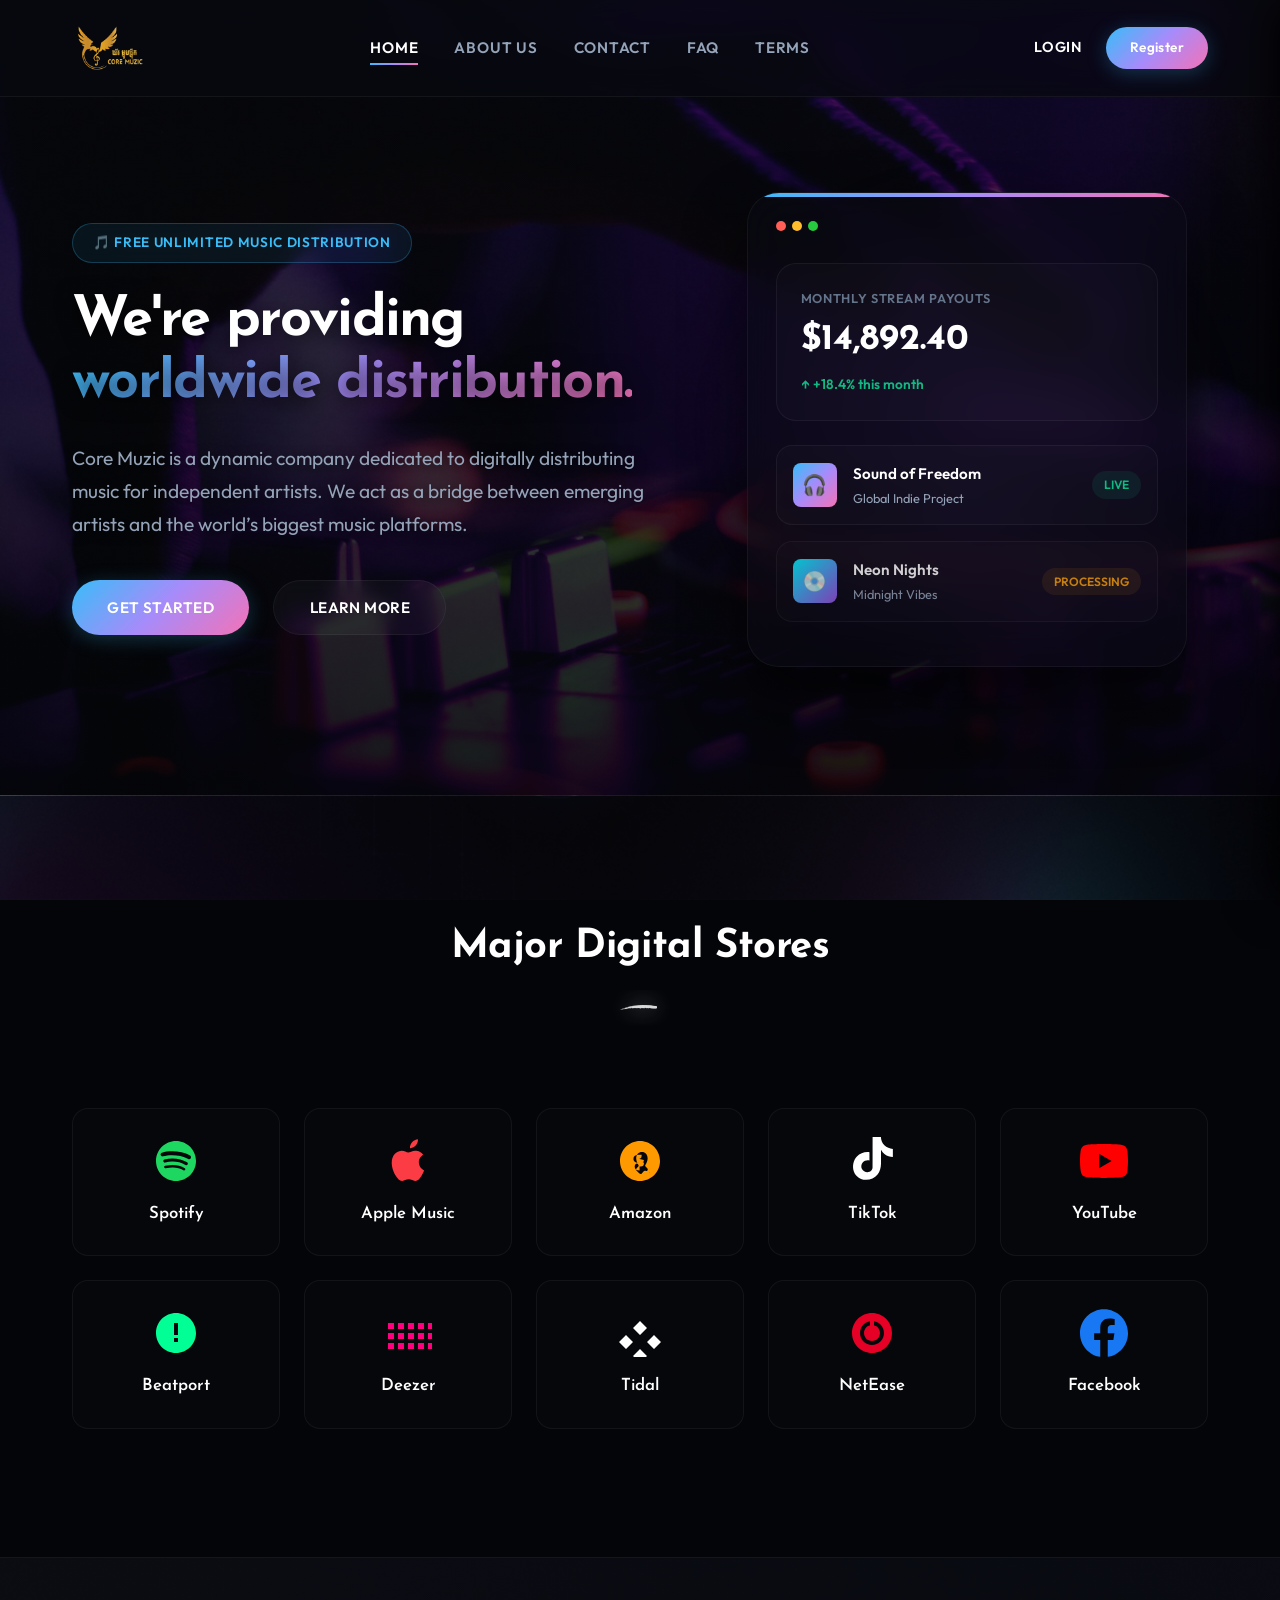
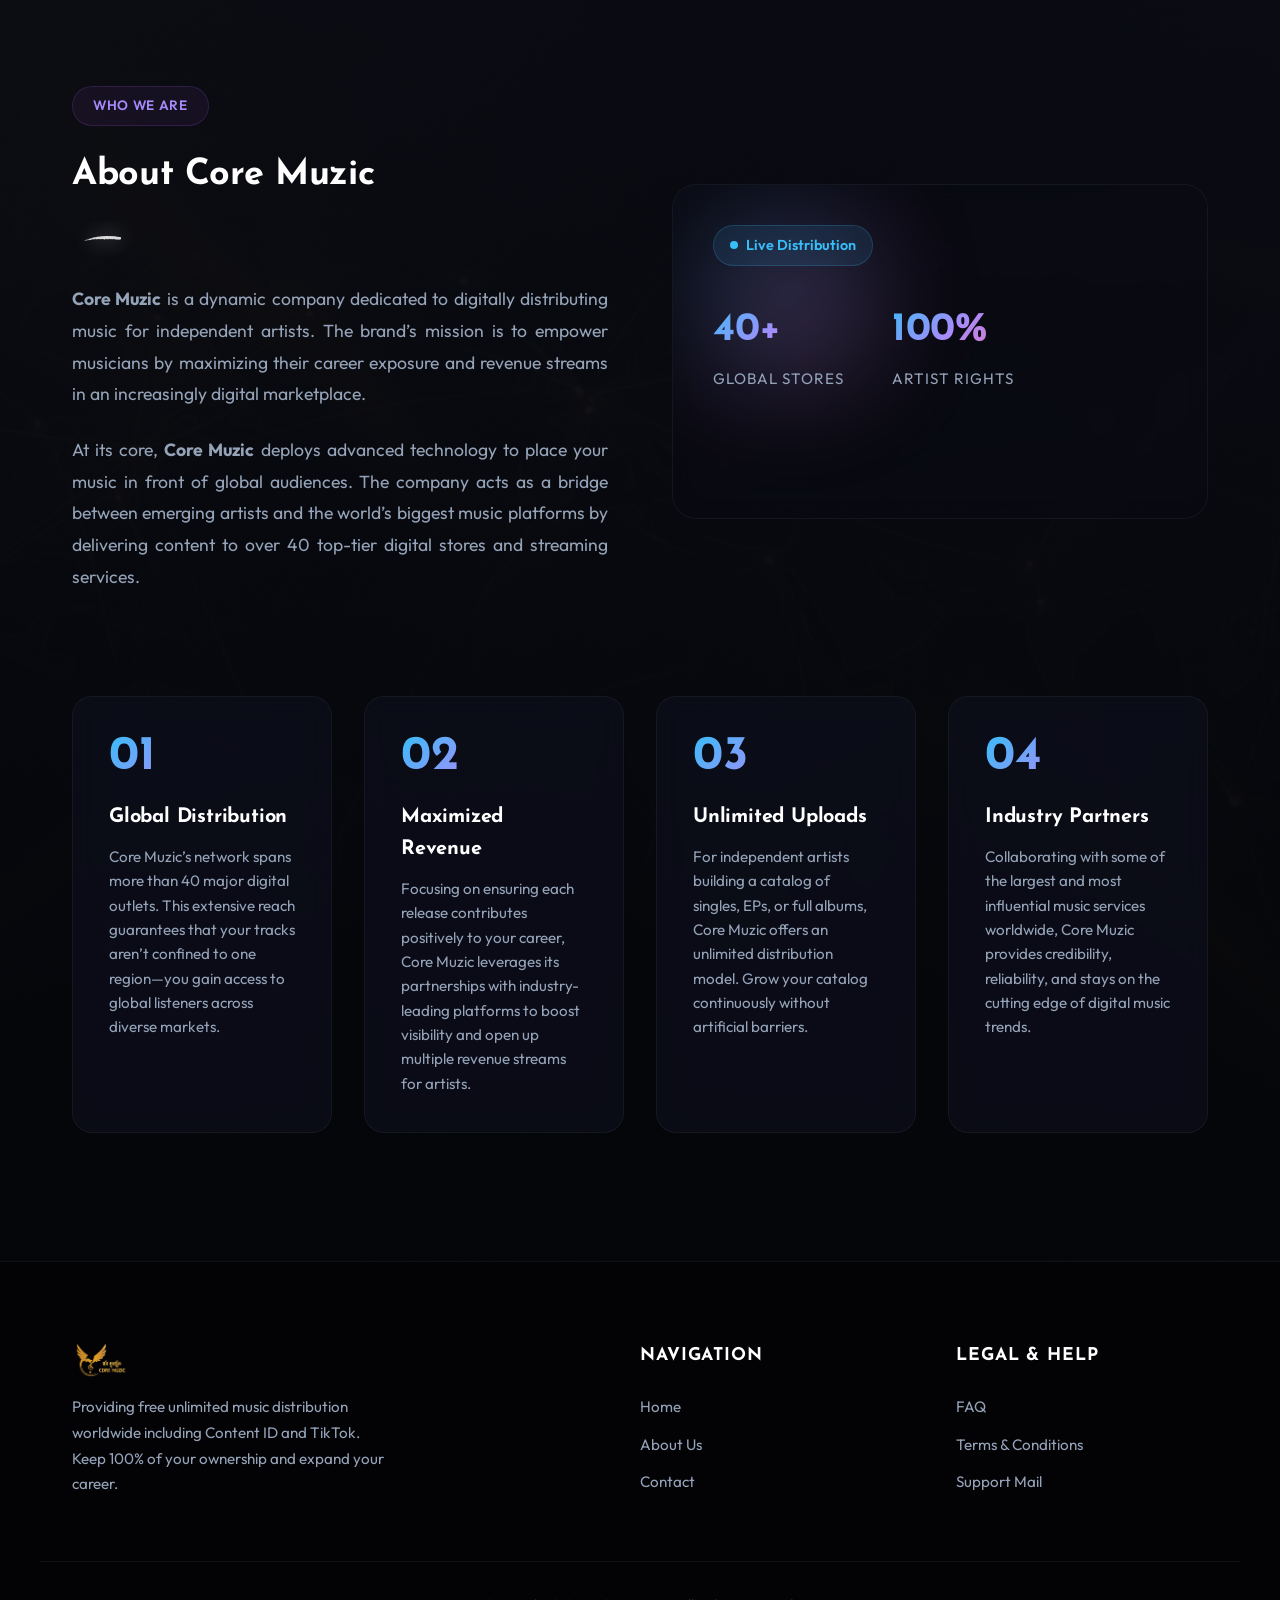
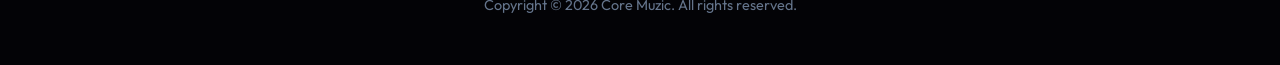
==== commit f96b175e: "feat: Final SEO overhaul, custom subpage backgrounds, FAQ expansion, and UI polish" ====
--- a/index.html
+++ b/index.html
@@ -13,7 +13,7 @@
   <link rel="icon" href="assets/favicon-32.png" sizes="32x32">
   <link rel="icon" href="assets/favicon-192.png" sizes="192x192">
   <link rel="apple-touch-icon" href="assets/favicon-192.png">
-  <link rel="stylesheet" href="style.css?v=4.4">
+  <link rel="stylesheet" href="style.css?v=4.5">
 
   <!-- Schema.org Structured Data -->
   <script type="application/ld+json">
@@ -44,24 +44,24 @@
   }
   </script>
 
-  <!-- SEO & Meta Tags -->
-  <title>Core Muzic | Free Unlimited Music Distribution</title>
-  <meta name="description" content="Core Muzic is a digital music distribution company dedicated to independent artists. Distribute your music to Spotify, Apple Music, TikTok, Amazon Music, and 40+ stores worldwide.">
+    <!-- SEO & Meta Tags -->
+  <title>Core Muzic | Free Unlimited Digital Music Distribution</title>
+  <meta name="description" content="Distribute your music globally for free with Core Muzic. Unlimited uploads to Spotify, Apple Music, TikTok and 40+ stores while keeping 100% of your rights.">
   <link rel="canonical" href="https://coremuzic.com/">
   
-  <!-- Open Graph -->
+  <!-- Open Graph / Facebook -->
   <meta property="og:type" content="website">
   <meta property="og:url" content="https://coremuzic.com/">
-  <meta property="og:title" content="Core Muzic | Free Unlimited Music Distribution">
-  <meta property="og:description" content="Core Muzic is a digital music distribution company dedicated to independent artists. Distribute your music to Spotify, Apple Music, TikTok, Amazon Music, and 40+ stores worldwide.">
-  <meta property="og:image" content="https://coremuzic.com/assets/hero-bg.jpg">
-  
+  <meta property="og:title" content="Core Muzic | Free Unlimited Digital Music Distribution">
+  <meta property="og:description" content="Distribute your music globally for free with Core Muzic. Unlimited uploads to Spotify, Apple Music, TikTok and 40+ stores while keeping 100% of your rights.">
+  <meta property="og:image" content="https://coremuzic.com/assets/logo.png">
+
   <!-- Twitter -->
-  <meta name="twitter:card" content="summary_large_image">
-  <meta name="twitter:url" content="https://coremuzic.com/">
-  <meta name="twitter:title" content="Core Muzic | Free Unlimited Music Distribution">
-  <meta name="twitter:description" content="Core Muzic is a digital music distribution company dedicated to independent artists. Distribute your music to Spotify, Apple Music, TikTok, Amazon Music, and 40+ stores worldwide.">
-  <meta name="twitter:image" content="https://coremuzic.com/assets/hero-bg.jpg">
+  <meta property="twitter:card" content="summary_large_image">
+  <meta property="twitter:url" content="https://coremuzic.com/">
+  <meta property="twitter:title" content="Core Muzic | Free Unlimited Digital Music Distribution">
+  <meta property="twitter:description" content="Distribute your music globally for free with Core Muzic. Unlimited uploads to Spotify, Apple Music, TikTok and 40+ stores while keeping 100% of your rights.">
+  <meta property="twitter:image" content="https://coremuzic.com/assets/logo.png">
 </head>
 <body>
 
--- a/style.css
+++ b/style.css
@@ -339,11 +339,12 @@
 }
 
 .nav-link {
-  font-weight: 500;
+  font-weight: 600;
   font-size: 0.95rem;
   color: var(--text-secondary);
-  letter-spacing: 0.02em;
+  letter-spacing: 0.05em;
   padding: 0.5rem 0;
+  text-transform: uppercase;
   position: relative;
 }
 
@@ -470,10 +471,12 @@
 
 .mobile-link {
   font-size: 1.25rem;
-  font-weight: 600;
+  font-weight: 700;
   color: var(--text-secondary);
   display: block;
   padding: 0.5rem 0;
+  text-transform: uppercase;
+  letter-spacing: 0.05em;
 }
 
 .mobile-link.active, .mobile-link:hover {
@@ -1557,6 +1560,59 @@
   .faq-trigger { padding: 1.25rem; }
 }
 
+/* Page Specific Backgrounds */
+.about-header {
+  background-image: linear-gradient(180deg, rgba(4, 5, 8, 0.4) 0%, rgba(4, 5, 8, 0.95) 100%), url('assets/about-bg.jpg');
+  background-size: cover;
+  background-position: center top;
+  background-attachment: fixed;
+  background-repeat: no-repeat;
+}
+
+.about-header .subpage-header {
+  background: transparent !important;
+  border-bottom: none !important;
+}
+
+.contact-header {
+  background-image: linear-gradient(180deg, rgba(4, 5, 8, 0.4) 0%, rgba(4, 5, 8, 0.95) 100%), url('assets/contact-bg.jpg');
+  background-size: cover;
+  background-position: center;
+  background-attachment: fixed;
+  background-repeat: no-repeat;
+}
+
+.contact-header .subpage-header {
+  background: transparent !important;
+  border-bottom: none !important;
+}
+
+.faq-header {
+  background-image: linear-gradient(180deg, rgba(4, 5, 8, 0.4) 0%, rgba(4, 5, 8, 0.95) 100%), url('assets/faq-bg.jpg');
+  background-size: cover;
+  background-position: center;
+  background-attachment: fixed;
+  background-repeat: no-repeat;
+}
+
+.faq-header .subpage-header {
+  background: transparent !important;
+  border-bottom: none !important;
+}
+
+.terms-header {
+  background-image: linear-gradient(180deg, rgba(4, 5, 8, 0.4) 0%, rgba(4, 5, 8, 0.95) 100%), url('assets/terms-bg.jpg');
+  background-size: cover;
+  background-position: center;
+  background-attachment: fixed;
+  background-repeat: no-repeat;
+}
+
+.terms-header .subpage-header {
+  background: transparent !important;
+  border-bottom: none !important;
+}
+
 #footer {
   position: relative;
   background-image: url('assets/footer-bg.jpg');
